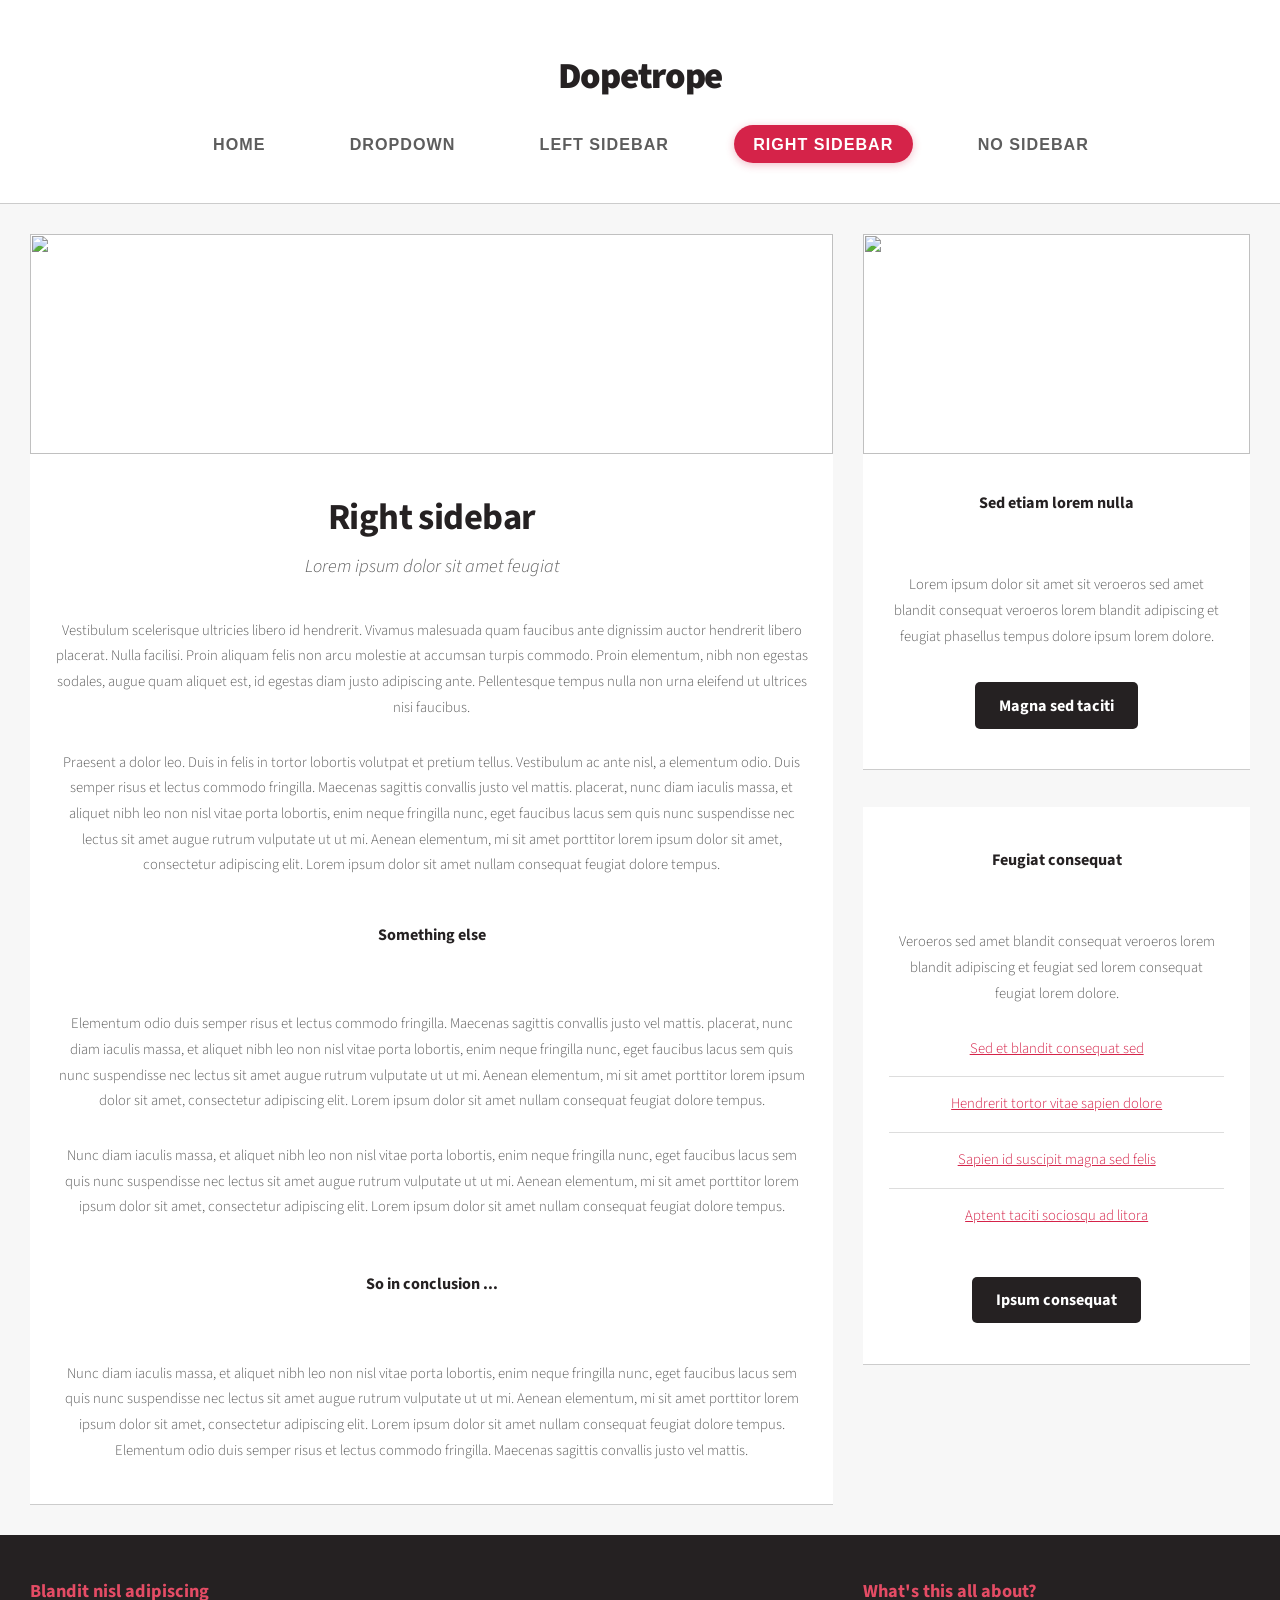
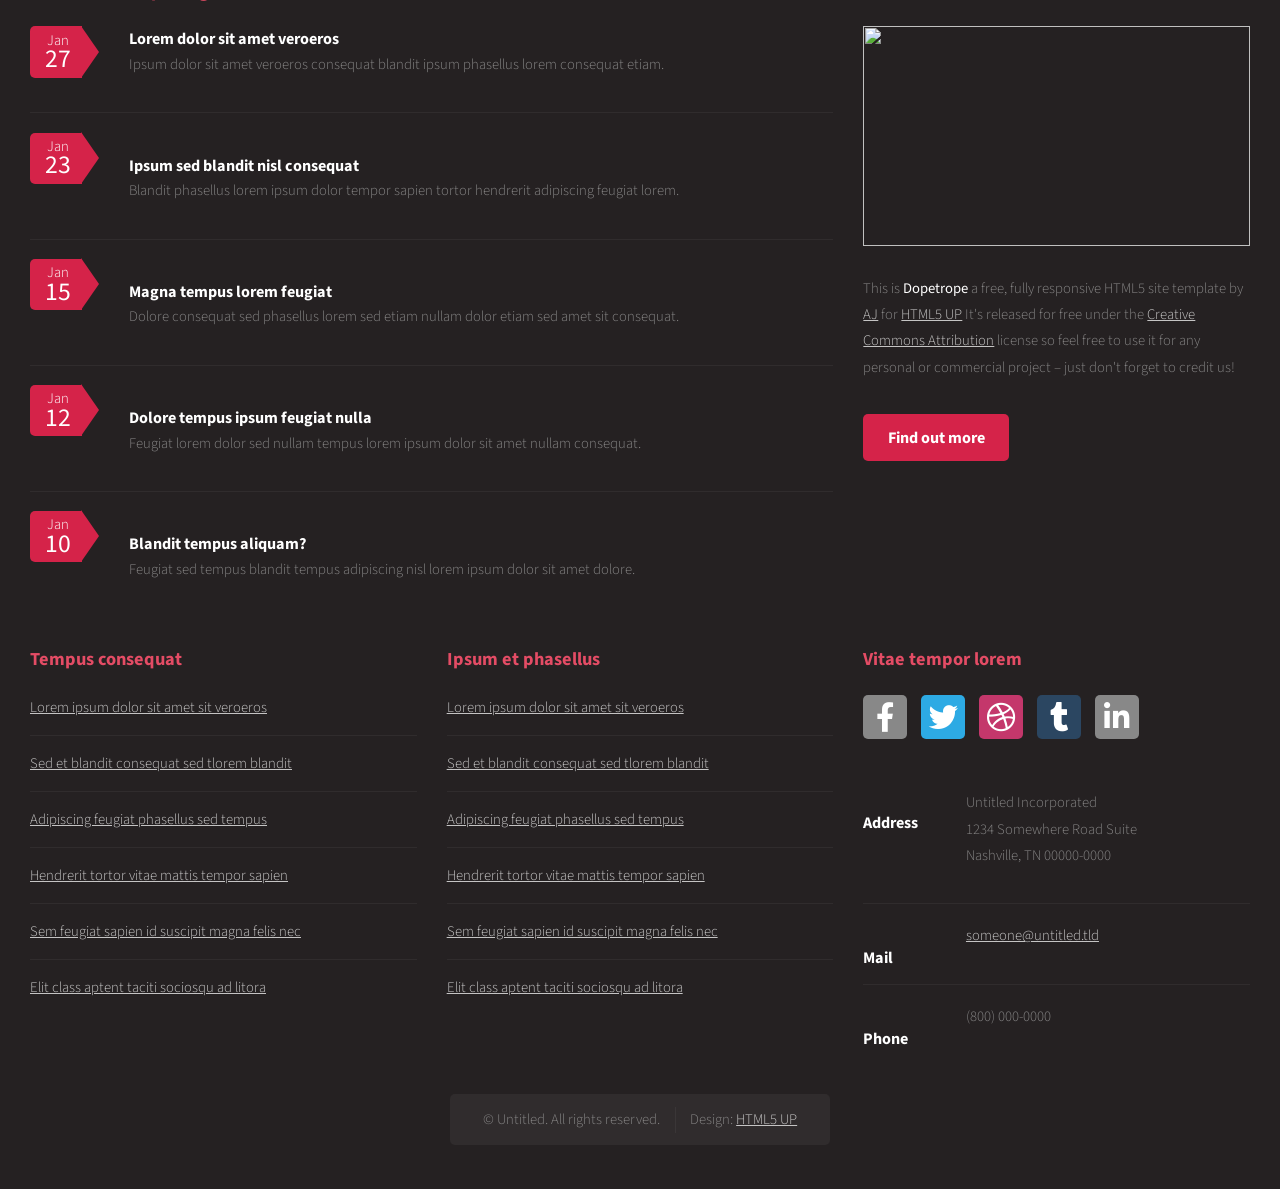
==== html5up-dopetrope/actualites.html @ d77b391e "debut debut" ====
<!DOCTYPE HTML>
<!--
	Dopetrope by HTML5 UP
	html5up.net | @ajlkn
	Free for personal and commercial use under the CCA 3.0 license (html5up.net/license)
-->
<html>
	<head>
		<title>Dopetrope by HTML5 UP</title>
		<meta charset="utf-8" />
		<meta name="viewport" content="width=device-width, initial-scale=1, user-scalable=no" />
		<link rel="stylesheet" href="assets/css/main.css" />
	</head>
	<body class="right-sidebar is-preload">
		<div id="page-wrapper">

			<!-- Header -->
				<section id="header">

					<!-- Logo -->
						<h1><a href="index.html">Dopetrope</a></h1>

					<!-- Nav -->
						<nav id="nav">
							<ul>
								<li><a href="index.html">Home</a></li>
								<li>
									<a href="#">Dropdown</a>
									<ul>
										<li><a href="#">Lorem ipsum dolor</a></li>
										<li><a href="#">Magna phasellus</a></li>
										<li><a href="#">Etiam dolore nisl</a></li>
										<li>
											<a href="#">Phasellus consequat</a>
											<ul>
												<li><a href="#">Magna phasellus</a></li>
												<li><a href="#">Etiam dolore nisl</a></li>
												<li><a href="#">Veroeros feugiat</a></li>
												<li><a href="#">Nisl sed aliquam</a></li>
												<li><a href="#">Dolore adipiscing</a></li>
											</ul>
										</li>
										<li><a href="#">Veroeros feugiat</a></li>
									</ul>
								</li>
								<li><a href="left-sidebar.html">Left Sidebar</a></li>
								<li class="current"><a href="right-sidebar.html">Right Sidebar</a></li>
								<li><a href="no-sidebar.html">No Sidebar</a></li>
							</ul>
						</nav>

				</section>

			<!-- Main -->
				<section id="main">
					<div class="container">
						<div class="row">
							<div class="col-8 col-12-medium">

								<!-- Content -->
									<article class="box post">
										<a href="#" class="image featured"><img src="images/pic01.jpg" alt="" /></a>
										<header>
											<h2>Right sidebar</h2>
											<p>Lorem ipsum dolor sit amet feugiat</p>
										</header>
										<p>
											Vestibulum scelerisque ultricies libero id hendrerit. Vivamus malesuada quam faucibus ante dignissim auctor
											hendrerit libero placerat. Nulla facilisi. Proin aliquam felis non arcu molestie at accumsan turpis commodo.
											Proin elementum, nibh non egestas sodales, augue quam aliquet est, id egestas diam justo adipiscing ante.
											Pellentesque tempus nulla non urna eleifend ut ultrices nisi faucibus.
										</p>
										<p>
											Praesent a dolor leo. Duis in felis in tortor lobortis volutpat et pretium tellus. Vestibulum ac ante nisl,
											a elementum odio. Duis semper risus et lectus commodo fringilla. Maecenas sagittis convallis justo vel mattis.
											placerat, nunc diam iaculis massa, et aliquet nibh leo non nisl vitae porta lobortis, enim neque fringilla nunc,
											eget faucibus lacus sem quis nunc suspendisse nec lectus sit amet augue rutrum vulputate ut ut mi. Aenean
											elementum, mi sit amet porttitor lorem ipsum dolor sit amet, consectetur adipiscing elit. Lorem ipsum dolor
											sit amet nullam consequat feugiat dolore tempus.
										</p>
										<section>
											<header>
												<h3>Something else</h3>
											</header>
											<p>
												Elementum odio duis semper risus et lectus commodo fringilla. Maecenas sagittis convallis justo vel mattis.
												placerat, nunc diam iaculis massa, et aliquet nibh leo non nisl vitae porta lobortis, enim neque fringilla nunc,
												eget faucibus lacus sem quis nunc suspendisse nec lectus sit amet augue rutrum vulputate ut ut mi. Aenean
												elementum, mi sit amet porttitor lorem ipsum dolor sit amet, consectetur adipiscing elit. Lorem ipsum dolor
												sit amet nullam consequat feugiat dolore tempus.
											</p>
											<p>
												Nunc diam iaculis massa, et aliquet nibh leo non nisl vitae porta lobortis, enim neque fringilla nunc,
												eget faucibus lacus sem quis nunc suspendisse nec lectus sit amet augue rutrum vulputate ut ut mi. Aenean
												elementum, mi sit amet porttitor lorem ipsum dolor sit amet, consectetur adipiscing elit. Lorem ipsum dolor
												sit amet nullam consequat feugiat dolore tempus.
											</p>
										</section>
										<section>
											<header>
												<h3>So in conclusion ...</h3>
											</header>
											<p>
												Nunc diam iaculis massa, et aliquet nibh leo non nisl vitae porta lobortis, enim neque fringilla nunc,
												eget faucibus lacus sem quis nunc suspendisse nec lectus sit amet augue rutrum vulputate ut ut mi. Aenean
												elementum, mi sit amet porttitor lorem ipsum dolor sit amet, consectetur adipiscing elit. Lorem ipsum dolor
												sit amet nullam consequat feugiat dolore tempus. Elementum odio duis semper risus et lectus commodo fringilla.
												Maecenas sagittis convallis justo vel mattis.
											</p>
										</section>
									</article>

							</div>
							<div class="col-4 col-12-medium">

								<!-- Sidebar -->
									<section class="box">
										<a href="#" class="image featured"><img src="images/pic09.jpg" alt="" /></a>
										<header>
											<h3>Sed etiam lorem nulla</h3>
										</header>
										<p>Lorem ipsum dolor sit amet sit veroeros sed amet blandit consequat veroeros lorem blandit  adipiscing et feugiat phasellus tempus dolore ipsum lorem dolore.</p>
										<footer>
											<a href="#" class="button alt">Magna sed taciti</a>
										</footer>
									</section>
									<section class="box">
										<header>
											<h3>Feugiat consequat</h3>
										</header>
										<p>Veroeros sed amet blandit consequat veroeros lorem blandit adipiscing et feugiat sed lorem consequat feugiat lorem dolore.</p>
										<ul class="divided">
											<li><a href="#">Sed et blandit consequat sed</a></li>
											<li><a href="#">Hendrerit tortor vitae sapien dolore</a></li>
											<li><a href="#">Sapien id suscipit magna sed felis</a></li>
											<li><a href="#">Aptent taciti sociosqu ad litora</a></li>
										</ul>
										<footer>
											<a href="#" class="button alt">Ipsum consequat</a>
										</footer>
									</section>

							</div>
						</div>
					</div>
				</section>

			<!-- Footer -->
				<section id="footer">
					<div class="container">
						<div class="row">
							<div class="col-8 col-12-medium">
								<section>
									<header>
										<h2>Blandit nisl adipiscing</h2>
									</header>
									<ul class="dates">
										<li>
											<span class="date">Jan <strong>27</strong></span>
											<h3><a href="#">Lorem dolor sit amet veroeros</a></h3>
											<p>Ipsum dolor sit amet veroeros consequat blandit ipsum phasellus lorem consequat etiam.</p>
										</li>
										<li>
											<span class="date">Jan <strong>23</strong></span>
											<h3><a href="#">Ipsum sed blandit nisl consequat</a></h3>
											<p>Blandit phasellus lorem ipsum dolor tempor sapien tortor hendrerit adipiscing feugiat lorem.</p>
										</li>
										<li>
											<span class="date">Jan <strong>15</strong></span>
											<h3><a href="#">Magna tempus lorem feugiat</a></h3>
											<p>Dolore consequat sed phasellus lorem sed etiam nullam dolor etiam sed amet sit consequat.</p>
										</li>
										<li>
											<span class="date">Jan <strong>12</strong></span>
											<h3><a href="#">Dolore tempus ipsum feugiat nulla</a></h3>
											<p>Feugiat lorem dolor sed nullam tempus lorem ipsum dolor sit amet nullam consequat.</p>
										</li>
										<li>
											<span class="date">Jan <strong>10</strong></span>
											<h3><a href="#">Blandit tempus aliquam?</a></h3>
											<p>Feugiat sed tempus blandit tempus adipiscing nisl lorem ipsum dolor sit amet dolore.</p>
										</li>
									</ul>
								</section>
							</div>
							<div class="col-4 col-12-medium">
								<section>
									<header>
										<h2>What's this all about?</h2>
									</header>
									<a href="#" class="image featured"><img src="images/pic10.jpg" alt="" /></a>
									<p>
										This is <strong>Dopetrope</strong> a free, fully responsive HTML5 site template by
										<a href="http://twitter.com/ajlkn">AJ</a> for <a href="http://html5up.net/">HTML5 UP</a> It's released for free under
										the <a href="http://html5up.net/license/">Creative Commons Attribution</a> license so feel free to use it for any personal or commercial project &ndash; just don't forget to credit us!
									</p>
									<footer>
										<ul class="actions">
											<li><a href="#" class="button">Find out more</a></li>
										</ul>
									</footer>
								</section>
							</div>
							<div class="col-4 col-6-medium col-12-small">
								<section>
									<header>
										<h2>Tempus consequat</h2>
									</header>
									<ul class="divided">
										<li><a href="#">Lorem ipsum dolor sit amet sit veroeros</a></li>
										<li><a href="#">Sed et blandit consequat sed tlorem blandit</a></li>
										<li><a href="#">Adipiscing feugiat phasellus sed tempus</a></li>
										<li><a href="#">Hendrerit tortor vitae mattis tempor sapien</a></li>
										<li><a href="#">Sem feugiat sapien id suscipit magna felis nec</a></li>
										<li><a href="#">Elit class aptent taciti sociosqu ad litora</a></li>
									</ul>
								</section>
							</div>
							<div class="col-4 col-6-medium col-12-small">
								<section>
									<header>
										<h2>Ipsum et phasellus</h2>
									</header>
									<ul class="divided">
										<li><a href="#">Lorem ipsum dolor sit amet sit veroeros</a></li>
										<li><a href="#">Sed et blandit consequat sed tlorem blandit</a></li>
										<li><a href="#">Adipiscing feugiat phasellus sed tempus</a></li>
										<li><a href="#">Hendrerit tortor vitae mattis tempor sapien</a></li>
										<li><a href="#">Sem feugiat sapien id suscipit magna felis nec</a></li>
										<li><a href="#">Elit class aptent taciti sociosqu ad litora</a></li>
									</ul>
								</section>
							</div>
							<div class="col-4 col-12-medium">
								<section>
									<header>
										<h2>Vitae tempor lorem</h2>
									</header>
									<ul class="social">
										<li><a class="icon brands fa-facebook-f" href="#"><span class="label">Facebook</span></a></li>
										<li><a class="icon brands fa-twitter" href="#"><span class="label">Twitter</span></a></li>
										<li><a class="icon brands fa-dribbble" href="#"><span class="label">Dribbble</span></a></li>
										<li><a class="icon brands fa-tumblr" href="#"><span class="label">Tumblr</span></a></li>
										<li><a class="icon brands fa-linkedin-in" href="#"><span class="label">LinkedIn</span></a></li>
									</ul>
									<ul class="contact">
										<li>
											<h3>Address</h3>
											<p>
												Untitled Incorporated<br />
												1234 Somewhere Road Suite<br />
												Nashville, TN 00000-0000
											</p>
										</li>
										<li>
											<h3>Mail</h3>
											<p><a href="#">someone@untitled.tld</a></p>
										</li>
										<li>
											<h3>Phone</h3>
											<p>(800) 000-0000</p>
										</li>
									</ul>
								</section>
							</div>
							<div class="col-12">

								<!-- Copyright -->
									<div id="copyright">
										<ul class="links">
											<li>&copy; Untitled. All rights reserved.</li><li>Design: <a href="http://html5up.net">HTML5 UP</a></li>
										</ul>
									</div>

							</div>
						</div>
					</div>
				</section>

		</div>

		<!-- Scripts -->
			<script src="assets/js/jquery.min.js"></script>
			<script src="assets/js/jquery.dropotron.min.js"></script>
			<script src="assets/js/browser.min.js"></script>
			<script src="assets/js/breakpoints.min.js"></script>
			<script src="assets/js/util.js"></script>
			<script src="assets/js/main.js"></script>

	</body>
</html>
---- html5up-dopetrope/assets/css/main.css ----
@import url("fontawesome-all.min.css");
@import url("https://fonts.googleapis.com/css?family=Source+Sans+Pro:300,400,700,900,300italic");

/*
	Dopetrope by HTML5 UP
	html5up.net | @ajlkn
	Free for personal and commercial use under the CCA 3.0 license (html5up.net/license)
	Adapté pour Actes et Vie
*/

html, body, div, span, applet, object,
iframe, h1, h2, h3, h4, h5, h6, p, blockquote,
pre, a, abbr, acronym, address, big, cite,
code, del, dfn, em, img, ins, kbd, q, s, samp,
small, strike, strong, sub, sup, tt, var, b,
u, i, center, dl, dt, dd, ol, ul, li, fieldset,
form, label, legend, table, caption, tbody,
tfoot, thead, tr, th, td, article, aside,
canvas, details, embed, figure, figcaption,
footer, header, hgroup, menu, nav, output, ruby,
section, summary, time, mark, audio, video {
	margin: 0;
	padding: 0;
	border: 0;
	font-size: 100%;
	font: inherit;
	vertical-align: baseline;}

article, aside, details, figcaption, figure,
footer, header, hgroup, menu, nav, section {
	display: block;}

body {
	line-height: 1;
}

ol, ul {
	list-style: none;
}

blockquote, q {
	quotes: none;
}

	blockquote:before, blockquote:after, q:before, q:after {
		content: '';
		content: none;
	}

table {
	border-collapse: collapse;
	border-spacing: 0;
}

body {
	-webkit-text-size-adjust: none;
}

mark {
	background-color: transparent;
	color: inherit;
}

input::-moz-focus-inner {
	border: 0;
	padding: 0;
}

input, select, textarea {
	-moz-appearance: none;
	-webkit-appearance: none;
	-ms-appearance: none;
	appearance: none;
}

/* Basic */

	html {
		box-sizing: border-box;
	}

	*, *:before, *:after {
		box-sizing: inherit;
	}

	body {
		background: #252122;
		background-image: url("images/bg02.png");
	}

		body.is-preload *, body.is-preload *:before, body.is-preload *:after {
			-moz-animation: none !important;
			-webkit-animation: none !important;
			-ms-animation: none !important;
			animation: none !important;
			-moz-transition: none !important;
			-webkit-transition: none !important;
			-ms-transition: none !important;
			transition: none !important;
		}

	body, input, textarea, select {
		font-family: 'Source Sans Pro';
		font-weight: 300;
		color: #5d5d5d;
		font-size: 14pt;
		line-height: 1.75em;
	}

	strong, b {
		color: #252122;
		font-weight: 400;
	}

	i, em {
		font-style: italic;
	}

	sub {
		position: relative;
		top: 0.5em;
		font-size: 0.8em;
	}

	sup {
		position: relative;
		top: -0.5em;
		font-size: 0.8em;
	}

	blockquote {
		border-left: solid 0.75em #dddddd;
		padding: 1em 0 1em 1.5em;
		font-style: italic;
	}

	h1, h2, h3, h4, h5, h6 {
		color: #252122;
		font-weight: 700;
	}

	h1 a, h2 a, h3 a, h4 a, h5 a, h6 a {
		color: inherit;
		text-decoration: none;
	}

	h2 {
		font-size: 1.5em;
	}

	h3 {
		font-size: 1.35em;
	}

	a {
		color: #d52349;
		text-decoration: underline;
	}

		a:hover {
			text-decoration: none;
		}

	br.clear {
		clear: both;
	}

	hr {
		border: 0;
		border-top: solid 1px #dddddd;
		height: 1px;
		margin: 2em 0 2em 0;
	}

	p, ul, ol, dl, table {
		margin-bottom: 2em;
	}

/* Container */

	.container {
		margin: 0 auto;
		max-width: 100%;
		width: 70em;
	}

		@media screen and (max-width: 1680px) {

			.container {
				width: 70em;
			}

		}

		@media screen and (max-width: 1280px) {

			.container {
				width: calc(100% - 60px);
			}

		}

		@media screen and (max-width: 980px) {

			.container {
				width: calc(100% - 80px);
			}

		}

		@media screen and (max-width: 736px) {

			.container {
				width: calc(100% - 40px);
			}

		}

/* Row */

	.row {
		display: flex;
		flex-wrap: wrap;
		box-sizing: border-box;
		align-items: stretch;
	}

		.row > * {
			box-sizing: border-box;
		}

		.row.gtr-uniform > * > :last-child {
			margin-bottom: 0;
		}

		.row.aln-left {
			justify-content: flex-start;
		}

		.row.aln-center {
			justify-content: center;
		}

		.row.aln-right {
			justify-content: flex-end;
		}

		.row.aln-top {
			align-items: flex-start;
		}

		.row.aln-middle {
			align-items: center;
		}

		.row.aln-bottom {
			align-items: flex-end;
		}

		.row > .imp {
			order: -1;
		}

		.row > .col-1 {
			width: 8.33333%;
		}

		.row > .off-1 {
			margin-left: 8.33333%;
		}

		.row > .col-2 {
			width: 16.66667%;
		}

		.row > .off-2 {
			margin-left: 16.66667%;
		}

		.row > .col-3 {
			width: 25%;
		}

		.row > .off-3 {
			margin-left: 25%;
		}

		.row > .col-4 {
			width: 33.33333%;
		}

		.row > .off-4 {
			margin-left: 33.33333%;
		}

		.row > .col-5 {
			width: 41.66667%;
		}

		.row > .off-5 {
			margin-left: 41.66667%;
		}

		.row > .col-6 {
			width: 50%;
		}

		.row > .off-6 {
			margin-left: 50%;
		}

		.row > .col-7 {
			width: 58.33333%;
		}

		.row > .off-7 {
			margin-left: 58.33333%;
		}

		.row > .col-8 {
			width: 66.66667%;
		}

		.row > .off-8 {
			margin-left: 66.66667%;
		}

		.row > .col-9 {
			width: 75%;
		}

		.row > .off-9 {
			margin-left: 75%;
		}

		.row > .col-10 {
			width: 83.33333%;
		}

		.row > .off-10 {
			margin-left: 83.33333%;
		}

		.row > .col-11 {
			width: 91.66667%;
		}

		.row > .off-11 {
			margin-left: 91.66667%;
		}

		.row > .col-12 {
			width: 100%;
		}

		.row > .off-12 {
			margin-left: 100%;
		}

		.row.gtr-0 {
			margin-top: 0px;
			margin-left: 0px;
		}

			.row.gtr-0 > * {
				padding: 0px 0 0 0px;
			}

			.row.gtr-0.gtr-uniform {
				margin-top: 0px;
			}

				.row.gtr-0.gtr-uniform > * {
					padding-top: 0px;
				}

		.row.gtr-25 {
			margin-top: -12.5px;
			margin-left: -12.5px;
		}

			.row.gtr-25 > * {
				padding: 12.5px 0 0 12.5px;
			}

			.row.gtr-25.gtr-uniform {
				margin-top: -12.5px;
			}

				.row.gtr-25.gtr-uniform > * {
					padding-top: 12.5px;
				}

		.row.gtr-50 {
			margin-top: -25px;
			margin-left: -25px;
		}

			.row.gtr-50 > * {
				padding: 25px 0 0 25px;
			}

			.row.gtr-50.gtr-uniform {
				margin-top: -25px;
			}

				.row.gtr-50.gtr-uniform > * {
					padding-top: 25px;
				}

		.row {
			margin-top: -50px;
			margin-left: -50px;
		}

			.row > * {
				padding: 50px 0 0 50px;
			}

			.row.gtr-uniform {
				margin-top: -50px;
			}

				.row.gtr-uniform > * {
					padding-top: 50px;
				}

		.row.gtr-150 {
			margin-top: -75px;
			margin-left: -75px;
		}

			.row.gtr-150 > * {
				padding: 75px 0 0 75px;
			}

			.row.gtr-150.gtr-uniform {
				margin-top: -75px;
			}

				.row.gtr-150.gtr-uniform > * {
					padding-top: 75px;
				}

		.row.gtr-200 {
			margin-top: -100px;
			margin-left: -100px;
		}

			.row.gtr-200 > * {
				padding: 100px 0 0 100px;
			}

			.row.gtr-200.gtr-uniform {
				margin-top: -100px;
			}

				.row.gtr-200.gtr-uniform > * {
					padding-top: 100px;
				}

		@media screen and (max-width: 1680px) {

			.row {
				display: flex;
				flex-wrap: wrap;
				box-sizing: border-box;
				align-items: stretch;
			}

				.row > * {
					box-sizing: border-box;
				}

				.row.gtr-uniform > * > :last-child {
					margin-bottom: 0;
				}

				.row.aln-left {
					justify-content: flex-start;
				}

				.row.aln-center {
					justify-content: center;
				}

				.row.aln-right {
					justify-content: flex-end;
				}

				.row.aln-top {
					align-items: flex-start;
				}

				.row.aln-middle {
					align-items: center;
				}

				.row.aln-bottom {
					align-items: flex-end;
				}

				.row > .imp-xlarge {
					order: -1;
				}

				.row > .col-1-xlarge {
					width: 8.33333%;
				}

				.row > .off-1-xlarge {
					margin-left: 8.33333%;
				}

				.row > .col-2-xlarge {
					width: 16.66667%;
				}

				.row > .off-2-xlarge {
					margin-left: 16.66667%;
				}

				.row > .col-3-xlarge {
					width: 25%;
				}

				.row > .off-3-xlarge {
					margin-left: 25%;
				}

				.row > .col-4-xlarge {
					width: 33.33333%;
				}

				.row > .off-4-xlarge {
					margin-left: 33.33333%;
				}

				.row > .col-5-xlarge {
					width: 41.66667%;
				}

				.row > .off-5-xlarge {
					margin-left: 41.66667%;
				}

				.row > .col-6-xlarge {
					width: 50%;
				}

				.row > .off-6-xlarge {
					margin-left: 50%;
				}

				.row > .col-7-xlarge {
					width: 58.33333%;
				}

				.row > .off-7-xlarge {
					margin-left: 58.33333%;
				}

				.row > .col-8-xlarge {
					width: 66.66667%;
				}

				.row > .off-8-xlarge {
					margin-left: 66.66667%;
				}

				.row > .col-9-xlarge {
					width: 75%;
				}

				.row > .off-9-xlarge {
					margin-left: 75%;
				}

				.row > .col-10-xlarge {
					width: 83.33333%;
				}

				.row > .off-10-xlarge {
					margin-left: 83.33333%;
				}

				.row > .col-11-xlarge {
					width: 91.66667%;
				}

				.row > .off-11-xlarge {
					margin-left: 91.66667%;
				}

				.row > .col-12-xlarge {
					width: 100%;
				}

				.row > .off-12-xlarge {
					margin-left: 100%;
				}

				.row.gtr-0 {
					margin-top: 0px;
					margin-left: 0px;
				}

					.row.gtr-0 > * {
						padding: 0px 0 0 0px;
					}

					.row.gtr-0.gtr-uniform {
						margin-top: 0px;
					}

						.row.gtr-0.gtr-uniform > * {
							padding-top: 0px;
						}

				.row.gtr-25 {
					margin-top: -12.5px;
					margin-left: -12.5px;
				}

					.row.gtr-25 > * {
						padding: 12.5px 0 0 12.5px;
					}

					.row.gtr-25.gtr-uniform {
						margin-top: -12.5px;
					}

						.row.gtr-25.gtr-uniform > * {
							padding-top: 12.5px;
						}

				.row.gtr-50 {
					margin-top: -25px;
					margin-left: -25px;
				}

					.row.gtr-50 > * {
						padding: 25px 0 0 25px;
					}

					.row.gtr-50.gtr-uniform {
						margin-top: -25px;
					}

						.row.gtr-50.gtr-uniform > * {
							padding-top: 25px;
						}

				.row {
					margin-top: -50px;
					margin-left: -50px;
				}

					.row > * {
						padding: 50px 0 0 50px;
					}

					.row.gtr-uniform {
						margin-top: -50px;
					}

						.row.gtr-uniform > * {
							padding-top: 50px;
						}

				.row.gtr-150 {
					margin-top: -75px;
					margin-left: -75px;
				}

					.row.gtr-150 > * {
						padding: 75px 0 0 75px;
					}

					.row.gtr-150.gtr-uniform {
						margin-top: -75px;
					}

						.row.gtr-150.gtr-uniform > * {
							padding-top: 75px;
						}

				.row.gtr-200 {
					margin-top: -100px;
					margin-left: -100px;
				}

					.row.gtr-200 > * {
						padding: 100px 0 0 100px;
					}

					.row.gtr-200.gtr-uniform {
						margin-top: -100px;
					}

						.row.gtr-200.gtr-uniform > * {
							padding-top: 100px;
						}

		}

		@media screen and (max-width: 1280px) {

			.row {
				display: flex;
				flex-wrap: wrap;
				box-sizing: border-box;
				align-items: stretch;
			}

				.row > * {
					box-sizing: border-box;
				}

				.row.gtr-uniform > * > :last-child {
					margin-bottom: 0;
				}

				.row.aln-left {
					justify-content: flex-start;
				}

				.row.aln-center {
					justify-content: center;
				}

				.row.aln-right {
					justify-content: flex-end;
				}

				.row.aln-top {
					align-items: flex-start;
				}

				.row.aln-middle {
					align-items: center;
				}

				.row.aln-bottom {
					align-items: flex-end;
				}

				.row > .imp-large {
					order: -1;
				}

				.row > .col-1-large {
					width: 8.33333%;
				}

				.row > .off-1-large {
					margin-left: 8.33333%;
				}

				.row > .col-2-large {
					width: 16.66667%;
				}

				.row > .off-2-large {
					margin-left: 16.66667%;
				}

				.row > .col-3-large {
					width: 25%;
				}

				.row > .off-3-large {
					margin-left: 25%;
				}

				.row > .col-4-large {
					width: 33.33333%;
				}

				.row > .off-4-large {
					margin-left: 33.33333%;
				}

				.row > .col-5-large {
					width: 41.66667%;
				}

				.row > .off-5-large {
					margin-left: 41.66667%;
				}

				.row > .col-6-large {
					width: 50%;
				}

				.row > .off-6-large {
					margin-left: 50%;
				}

				.row > .col-7-large {
					width: 58.33333%;
				}

				.row > .off-7-large {
					margin-left: 58.33333%;
				}

				.row > .col-8-large {
					width: 66.66667%;
				}

				.row > .off-8-large {
					margin-left: 66.66667%;
				}

				.row > .col-9-large {
					width: 75%;
				}

				.row > .off-9-large {
					margin-left: 75%;
				}

				.row > .col-10-large {
					width: 83.33333%;
				}

				.row > .off-10-large {
					margin-left: 83.33333%;
				}

				.row > .col-11-large {
					width: 91.66667%;
				}

				.row > .off-11-large {
					margin-left: 91.66667%;
				}

				.row > .col-12-large {
					width: 100%;
				}

				.row > .off-12-large {
					margin-left: 100%;
				}

				.row.gtr-0 {
					margin-top: 0px;
					margin-left: 0px;
				}

					.row.gtr-0 > * {
						padding: 0px 0 0 0px;
					}

					.row.gtr-0.gtr-uniform {
						margin-top: 0px;
					}

						.row.gtr-0.gtr-uniform > * {
							padding-top: 0px;
						}

				.row.gtr-25 {
					margin-top: -7.5px;
					margin-left: -7.5px;
				}

					.row.gtr-25 > * {
						padding: 7.5px 0 0 7.5px;
					}

					.row.gtr-25.gtr-uniform {
						margin-top: -7.5px;
					}

						.row.gtr-25.gtr-uniform > * {
							padding-top: 7.5px;
						}

				.row.gtr-50 {
					margin-top: -15px;
					margin-left: -15px;
				}

					.row.gtr-50 > * {
						padding: 15px 0 0 15px;
					}

					.row.gtr-50.gtr-uniform {
						margin-top: -15px;
					}

						.row.gtr-50.gtr-uniform > * {
							padding-top: 15px;
						}

				.row {
					margin-top: -30px;
					margin-left: -30px;
				}

					.row > * {
						padding: 30px 0 0 30px;
					}

					.row.gtr-uniform {
						margin-top: -30px;
					}

						.row.gtr-uniform > * {
							padding-top: 30px;
						}

				.row.gtr-150 {
					margin-top: -45px;
					margin-left: -45px;
				}

					.row.gtr-150 > * {
						padding: 45px 0 0 45px;
					}

					.row.gtr-150.gtr-uniform {
						margin-top: -45px;
					}

						.row.gtr-150.gtr-uniform > * {
							padding-top: 45px;
						}

				.row.gtr-200 {
					margin-top: -60px;
					margin-left: -60px;
				}

					.row.gtr-200 > * {
						padding: 60px 0 0 60px;
					}

					.row.gtr-200.gtr-uniform {
						margin-top: -60px;
					}

						.row.gtr-200.gtr-uniform > * {
							padding-top: 60px;
						}

		}

		@media screen and (max-width: 980px) {

			.row {
				display: flex;
				flex-wrap: wrap;
				box-sizing: border-box;
				align-items: stretch;
			}

				.row > * {
					box-sizing: border-box;
				}

				.row.gtr-uniform > * > :last-child {
					margin-bottom: 0;
				}

				.row.aln-left {
					justify-content: flex-start;
				}

				.row.aln-center {
					justify-content: center;
				}

				.row.aln-right {
					justify-content: flex-end;
				}

				.row.aln-top {
					align-items: flex-start;
				}

				.row.aln-middle {
					align-items: center;
				}

				.row.aln-bottom {
					align-items: flex-end;
				}

				.row > .imp-medium {
					order: -1;
				}

				.row > .col-1-medium {
					width: 8.33333%;
				}

				.row > .off-1-medium {
					margin-left: 8.33333%;
				}

				.row > .col-2-medium {
					width: 16.66667%;
				}

				.row > .off-2-medium {
					margin-left: 16.66667%;
				}

				.row > .col-3-medium {
					width: 25%;
				}

				.row > .off-3-medium {
					margin-left: 25%;
				}

				.row > .col-4-medium {
					width: 33.33333%;
				}

				.row > .off-4-medium {
					margin-left: 33.33333%;
				}

				.row > .col-5-medium {
					width: 41.66667%;
				}

				.row > .off-5-medium {
					margin-left: 41.66667%;
				}

				.row > .col-6-medium {
					width: 50%;
				}

				.row > .off-6-medium {
					margin-left: 50%;
				}

				.row > .col-7-medium {
					width: 58.33333%;
				}

				.row > .off-7-medium {
					margin-left: 58.33333%;
				}

				.row > .col-8-medium {
					width: 66.66667%;
				}

				.row > .off-8-medium {
					margin-left: 66.66667%;
				}

				.row > .col-9-medium {
					width: 75%;
				}

				.row > .off-9-medium {
					margin-left: 75%;
				}

				.row > .col-10-medium {
					width: 83.33333%;
				}

				.row > .off-10-medium {
					margin-left: 83.33333%;
				}

				.row > .col-11-medium {
					width: 91.66667%;
				}

				.row > .off-11-medium {
					margin-left: 91.66667%;
				}

				.row > .col-12-medium {
					width: 100%;
				}

				.row > .off-12-medium {
					margin-left: 100%;
				}

				.row.gtr-0 {
					margin-top: 0px;
					margin-left: 0px;
				}

					.row.gtr-0 > * {
						padding: 0px 0 0 0px;
					}

					.row.gtr-0.gtr-uniform {
						margin-top: 0px;
					}

						.row.gtr-0.gtr-uniform > * {
							padding-top: 0px;
						}

				.row.gtr-25 {
					margin-top: -10px;
					margin-left: -10px;
				}

					.row.gtr-25 > * {
						padding: 10px 0 0 10px;
					}

					.row.gtr-25.gtr-uniform {
						margin-top: -10px;
					}

						.row.gtr-25.gtr-uniform > * {
							padding-top: 10px;
						}

				.row.gtr-50 {
					margin-top: -20px;
					margin-left: -20px;
				}

					.row.gtr-50 > * {
						padding: 20px 0 0 20px;
					}

					.row.gtr-50.gtr-uniform {
						margin-top: -20px;
					}

						.row.gtr-50.gtr-uniform > * {
							padding-top: 20px;
						}

				.row {
					margin-top: -40px;
					margin-left: -40px;
				}

					.row > * {
						padding: 40px 0 0 40px;
					}

					.row.gtr-uniform {
						margin-top: -40px;
					}

						.row.gtr-uniform > * {
							padding-top: 40px;
						}

				.row.gtr-150 {
					margin-top: -60px;
					margin-left: -60px;
				}

					.row.gtr-150 > * {
						padding: 60px 0 0 60px;
					}

					.row.gtr-150.gtr-uniform {
						margin-top: -60px;
					}

						.row.gtr-150.gtr-uniform > * {
							padding-top: 60px;
						}

				.row.gtr-200 {
					margin-top: -80px;
					margin-left: -80px;
				}

					.row.gtr-200 > * {
						padding: 80px 0 0 80px;
					}

					.row.gtr-200.gtr-uniform {
						margin-top: -80px;
					}

						.row.gtr-200.gtr-uniform > * {
							padding-top: 80px;
						}

		}

		@media screen and (max-width: 736px) {

			.row {
				display: flex;
				flex-wrap: wrap;
				box-sizing: border-box;
				align-items: stretch;
			}

				.row > * {
					box-sizing: border-box;
				}

				.row.gtr-uniform > * > :last-child {
					margin-bottom: 0;
				}

				.row.aln-left {
					justify-content: flex-start;
				}

				.row.aln-center {
					justify-content: center;
				}

				.row.aln-right {
					justify-content: flex-end;
				}

				.row.aln-top {
					align-items: flex-start;
				}

				.row.aln-middle {
					align-items: center;
				}

				.row.aln-bottom {
					align-items: flex-end;
				}

				.row > .imp-small {
					order: -1;
				}

				.row > .col-1-small {
					width: 8.33333%;
				}

				.row > .off-1-small {
					margin-left: 8.33333%;
				}

				.row > .col-2-small {
					width: 16.66667%;
				}

				.row > .off-2-small {
					margin-left: 16.66667%;
				}

				.row > .col-3-small {
					width: 25%;
				}

				.row > .off-3-small {
					margin-left: 25%;
				}

				.row > .col-4-small {
					width: 33.33333%;
				}

				.row > .off-4-small {
					margin-left: 33.33333%;
				}

				.row > .col-5-small {
					width: 41.66667%;
				}

				.row > .off-5-small {
					margin-left: 41.66667%;
				}

				.row > .col-6-small {
					width: 50%;
				}

				.row > .off-6-small {
					margin-left: 50%;
				}

				.row > .col-7-small {
					width: 58.33333%;
				}

				.row > .off-7-small {
					margin-left: 58.33333%;
				}

				.row > .col-8-small {
					width: 66.66667%;
				}

				.row > .off-8-small {
					margin-left: 66.66667%;
				}

				.row > .col-9-small {
					width: 75%;
				}

				.row > .off-9-small {
					margin-left: 75%;
				}

				.row > .col-10-small {
					width: 83.33333%;
				}

				.row > .off-10-small {
					margin-left: 83.33333%;
				}

				.row > .col-11-small {
					width: 91.66667%;
				}

				.row > .off-11-small {
					margin-left: 91.66667%;
				}

				.row > .col-12-small {
					width: 100%;
				}

				.row > .off-12-small {
					margin-left: 100%;
				}

				.row.gtr-0 {
					margin-top: 0px;
					margin-left: 0px;
				}

					.row.gtr-0 > * {
						padding: 0px 0 0 0px;
					}

					.row.gtr-0.gtr-uniform {
						margin-top: 0px;
					}

						.row.gtr-0.gtr-uniform > * {
							padding-top: 0px;
						}

				.row.gtr-25 {
					margin-top: -5px;
					margin-left: -5px;
				}

					.row.gtr-25 > * {
						padding: 5px 0 0 5px;
					}

					.row.gtr-25.gtr-uniform {
						margin-top: -5px;
					}

						.row.gtr-25.gtr-uniform > * {
							padding-top: 5px;
						}

				.row.gtr-50 {
					margin-top: -10px;
					margin-left: -10px;
				}

					.row.gtr-50 > * {
						padding: 10px 0 0 10px;
					}

					.row.gtr-50.gtr-uniform {
						margin-top: -10px;
					}

						.row.gtr-50.gtr-uniform > * {
							padding-top: 10px;
						}

				.row {
					margin-top: -20px;
					margin-left: -20px;
				}

					.row > * {
						padding: 20px 0 0 20px;
					}

					.row.gtr-uniform {
						margin-top: -20px;
					}

						.row.gtr-uniform > * {
							padding-top: 20px;
						}

				.row.gtr-150 {
					margin-top: -30px;
					margin-left: -30px;
				}

					.row.gtr-150 > * {
						padding: 30px 0 0 30px;
					}

					.row.gtr-150.gtr-uniform {
						margin-top: -30px;
					}

						.row.gtr-150.gtr-uniform > * {
							padding-top: 30px;
						}

				.row.gtr-200 {
					margin-top: -40px;
					margin-left: -40px;
				}

					.row.gtr-200 > * {
						padding: 40px 0 0 40px;
					}

					.row.gtr-200.gtr-uniform {
						margin-top: -40px;
					}

						.row.gtr-200.gtr-uniform > * {
							padding-top: 40px;
						}

		}

/* Form */

	form label {
		display: block;
		color: #252122;
		font-weight: 400;
		margin: 0 0 0.5em 0;
	}

	form input[type=text],
	form input[type=email],
	form input[type=password],
	form select,
	form textarea {
		-webkit-appearance: none;
		display: block;
		border: 0;
		padding: 0.75em 1em;
		font-size: 1em;
		border-radius: 5px;
		border: solid 1px #dddddd;
		background: #fff;
		width: 100%;
	}

		form input[type=text]:focus,
		form input[type=email]:focus,
		form input[type=password]:focus,
		form select:focus,
		form textarea:focus {
			box-shadow: inset 0px 0px 1px 1px #43bff0;
		}

	form textarea {
		height: 15em;
	}

	form ::-webkit-input-placeholder {
		color: #555 !important;
	}

	form :-moz-placeholder {
		color: #555 !important;
	}

	form ::-moz-placeholder {
		color: #555 !important;
	}

	form :-ms-input-placeholder {
		color: #555 !important;
	}

	form ::-moz-focus-inner {
		border: 0;
	}

/* Tables */

	table {
		width: 100%;
	}

		table tr {
			border-top: solid 1px #dddddd;
		}

			table tr:first-child {
				border-top: 0;
			}

		table td {
			padding: 0.5em 1em 0.5em 1em;
		}

		table th {
			text-align: left;
			padding: 0.5em 1em 0.5em 1em;
			font-weight: 700;
			margin: 0 0 1em 0;
		}

		table thead {
			border-bottom: solid 2px #dddddd;
		}

/* Section/Article */

	section, article {
		margin-bottom: 2.5em;
	}

		section > :last-child, section:last-child, article > :last-child, article:last-child {
			margin-bottom: 0;
		}

	header {
		margin: 0 0 1.5em 0;
	}

		header > p {
			display: block;
			font-style: italic;
			margin: 0.5em 0 0 0;
			padding-bottom: 0.5em;
		}

		header.major {
			position: relative;
			text-align: center;
			border-top: solid 1px #ccc;
			top: 1em;
			margin: 0 0 3em 0;
		}

			header.major h2 {
				background: #fff;
				position: relative;
				top: -0.65em;
				display: inline;
				margin: 0;
				padding: 0 1em 0 1em;
			}

	footer {
		margin: 2.25em 0 0 0;
	}

/* Box */

	.box {
		background: #ffffff;
		border-bottom: solid 1px #ccc;
		padding: 2.75em 1.75em 2.75em 1.75em;
	}

		.box .image.featured {
			position: relative;
			width: auto;
			left: 1.75em;
			top: 1.75em;
			margin: -4.5em 0 4.25em -3.5em;
		}

		.box.post header {
			padding-top: 1em;
			margin: 0 0 2em 0;
		}

		.box.post h2 {
			font-size: 2.5em;
			letter-spacing: -0.015em;
		}

		.box.post header > p {
			margin-top: 1.25em;
			font-size: 1.25em;
		}

		.box footer ul.actions {
			margin-bottom: 0;
		}

/* Button */

	input[type="button"],
	input[type="submit"],
	input[type="reset"],
	button,
	.button {
		-webkit-appearance: none;
		display: inline-block;
		text-decoration: none;
		cursor: pointer;
		border: 0;
		border-radius: 5px;
		background: #d52349;
		color: #fff !important;
		font-weight: 700;
		outline: 0;
		font-size: 1.1em;
		padding: 0.65em 1.5em 0.65em 1.5em;
		text-align: center;
		-moz-transition: background-color .25s ease-in-out;
		-webkit-transition: background-color .25s ease-in-out;
		-ms-transition: background-color .25s ease-in-out;
		transition: background-color .25s ease-in-out;
	}

		input[type="button"]:hover,
		input[type="submit"]:hover,
		input[type="reset"]:hover,
		button:hover,
		.button:hover {
			background: #e53359;
		}

		input[type="button"]:active,
		input[type="submit"]:active,
		input[type="reset"]:active,
		button:active,
		.button:active {
			background: #c51349;
		}

		input[type="button"].alt,
		input[type="submit"].alt,
		input[type="reset"].alt,
		button.alt,
		.button.alt {
			background: #252122;
		}

			input[type="button"].alt:hover,
			input[type="submit"].alt:hover,
			input[type="reset"].alt:hover,
			button.alt:hover,
			.button.alt:hover {
				background: #353132;
			}

			input[type="button"].alt:active,
			input[type="submit"].alt:active,
			input[type="reset"].alt:active,
			button.alt:active,
			.button.alt:active {
				background: #151112;
			}

		input[type="button"].icon:before,
		input[type="submit"].icon:before,
		input[type="reset"].icon:before,
		button.icon:before,
		.button.icon:before {
			opacity: 0.35;
			position: relative;
			top: 0.05em;
			margin-right: 0.75em;
		}

		input[type="button"].large,
		input[type="submit"].large,
		input[type="reset"].large,
		button.large,
		.button.large {
			font-size: 1.5em;
			padding: 0.75em 1.5em 0.75em 1.5em;
		}

/* Image */

	.image {
		display: inline-block;
		outline: 0;
	}

		.image img {
			display: block;
			width: 100%;
		}

		.image.centered {
			display: block;
			margin: 0 0 2em 0;
		}

			.image.centered img {
				margin: 0 auto;
				width: auto;
			}

		.image.featured {
			display: block;
			width: 100%;
			margin: 0 0 2em 0;
		}

		.image.left {
			float: left;
			margin: 0 2em 2em 0;
		}

/* List */

	ul {
		list-style: disc;
		padding-left: 1em;
	}

		ul li {
			padding-left: 0.5em;
		}

	ol {
		list-style: decimal;
		padding-left: 1.25em;
	}

		ol li {
			padding-left: 0.25em;
		}

/* Actions */

	ul.actions {
		list-style: none;
		padding-left: 0;
	}

		ul.actions li {
			display: inline-block;
			margin-left: 1em;
			padding-left: 0;
		}

			ul.actions li:first-child {
				margin-left: 0;
			}

/* Links */

	ul.links {
		list-style: none;
		padding-left: 0;
	}

		ul.links li {
			display: inline-block;
			border-left: solid 1px rgba(255, 255, 255, 0.05);
			padding: 0 0 0 1em;
			margin: 0 0 0 1em;
		}

			ul.links li:first-child {
				border-left: 0;
				padding-left: 0;
				margin-left: 0;
			}

/* Contact */

	ul.contact {
		list-style: none;
		padding-left: 0;
	}

		ul.contact li {
			position: relative;
			border-top: solid 1px #ddd;
			padding: 1.3em 0 1.3em 7em;
		}

			ul.contact li h3 {
				position: absolute;
				left: 0;
				top: 1.3em;
				font-size: 1.1em;
			}

			ul.contact li p {
				margin: 0;
			}

			ul.contact li:first-child {
				padding-top: 0;
				border-top: 0;
			}

				ul.contact li:first-child h3 {
					top: 0;
				}

/* Dates */

	ul.dates {
		list-style: none;
		padding-left: 0;
	}

		ul.dates li {
			position: relative;
			border-top: solid 1px #ddd;
			padding: 1.3em 0 1.3em 6.75em;
		}

		ul.dates .date {
			display: block;
			position: absolute;
			left: 0;
			top: 1.3em;
			background-color: #d52349;
			height: 3.5em;
			text-align: center;
			color: #fff;
			line-height: 1em;
			border-top-left-radius: 5px;
			border-bottom-left-radius: 5px;
			padding: 0.5em 0.75em 0 1em;
		}

			ul.dates .date:after {
				content: '';
				position: absolute;
				bottom: 0;
				right: -1.2em;
				border-left: solid 1.25em #d52349;
				border-top: solid 1.8em transparent;
				border-bottom: solid 1.8em transparent;
			}

			ul.dates .date strong {
				display: block;
				font-size: 1.75em;
				padding-top: 0.15em;
			}

		ul.dates h3 {
			font-size: 1.1em;
		}

		ul.dates p {
			margin: 0;
		}

		ul.dates li:first-child {
			border-top: 0;
			padding-top: 0;
		}

			ul.dates li:first-child .date {
				top: 0;
			}

/* Divided */

	ul.divided {
		list-style: none;
		padding-left: 0;
	}

		ul.divided li {
			border-top: solid 1px #ddd;
			padding: 1em 0 1em 0;
		}

			ul.divided li:first-child {
				border-top: 0;
				padding-top: 0;
			}

/* Social */

	ul.social {
		list-style: none;
		padding-left: 0;
		overflow: hidden;
		cursor: default;
		margin: 0 0 3.25em 0;
	}

		ul.social li {
			display: inline-block;
			padding-left: 0;
			margin-left: 0.75em;
		}

			ul.social li:first-child {
				margin-left: 0;
			}

			ul.social li a {
				display: inline-block;
				width: 3em;
				height: 3em;
				text-align: center;
				border-radius: 5px;
				background: #888;
				-moz-transition: background-color .25s ease-in-out;
				-webkit-transition: background-color .25s ease-in-out;
				-ms-transition: background-color .25s ease-in-out;
				transition: background-color .25s ease-in-out;
			}

				ul.social li a:before {
					color: #fff;
					font-size: 2em;
					line-height: 1.5em;
				}

				ul.social li a.fa-facebook {
					background: #3c5a98;
				}

					ul.social li a.fa-facebook:hover {
						background: #4c6aa8;
					}

				ul.social li a.fa-twitter {
					background: #2daae4;
				}

					ul.social li a.fa-twitter:hover {
						background: #3dbaf4;
					}

				ul.social li a.fa-dribbble {
					background: #c4376b;
				}

					ul.social li a.fa-dribbble:hover {
						background: #d4477b;
					}

				ul.social li a.fa-linkedin {
					background: #006599;
				}

					ul.social li a.fa-linkedin:hover {
						background: #1075a9;
					}

				ul.social li a.fa-tumblr {
					background: #2b4661;
				}

					ul.social li a.fa-tumblr:hover {
						background: #3b5671;
					}

				ul.social li a.fa-google-plus {
					background: #da2713;
				}

					ul.social li a.fa-google-plus:hover {
						background: #ea3723;
					}

/* Icons */

	.icon {
		text-decoration: none;
		position: relative;
		text-decoration: none;
	}

		.icon:before {
			-moz-osx-font-smoothing: grayscale;
			-webkit-font-smoothing: antialiased;
			display: inline-block;
			font-style: normal;
			font-variant: normal;
			text-rendering: auto;
			line-height: 1;
			text-transform: none !important;
			font-family: 'Font Awesome 5 Free';
			font-weight: 400;
		}

		.icon.solid:before {
			font-weight: 900;
		}

		.icon.brands:before {
			font-family: 'Font Awesome 5 Brands';
		}

		.icon:before {
			line-height: inherit;
		}

		.icon > .label {
			display: none;
		}

		.icon.featured {
			position: relative;
			display: inline-block;
			background-color: #d52349;
			width: 9em;
			padding: 1.75em 0 0.75em 0;
			border-top-left-radius: 5px;
			border-top-right-radius: 5px;
			margin: 0 0 4.5em 0;
			cursor: default;
		}

			.icon.featured:before {
				font-size: 4.5em;
				line-height: 1em;
				color: #fff;
			}

			.icon.featured:after {
				content: '';
				position: absolute;
				bottom: -1.95em;
				left: 0;
				border-top: solid 2em #d52349;
				border-left: solid 4.5em transparent;
				border-right: solid 4.5em transparent;
			}

			.icon.featured.alt {
				background-color: #252122;
			}

				.icon.featured.alt:after {
					border-top-color: #252122;
				}

			.icon.featured.alt2 {
				background-color: #827a7c;
			}

				.icon.featured.alt2:after {
					border-top-color: #827a7c;
				}

/* Page Wrapper */

	#page-wrapper > section {
		margin-bottom: 0;
	}

/* Header */

	#header {
		position: relative;
		background: #ffffff;
		border-bottom: solid 1px #ccc;
		padding: 5em 0 4em 0;
		text-align: center;
	}

		#header h1 {
			color: #252122;
			font-weight: 900;
			font-size: 2.5em;
			letter-spacing: -0.035em;
			line-height: 1;
		}

/* Nav - Version simplifiée */

#nav {
    margin: 2.5em 0 0 0;
}

    #nav > ul {
        margin: 0;
    }

        #nav > ul > li {
            display: inline-block;
            font-style: normal;
            margin: 0 1.2em 0 1.2em;
        }

            #nav > ul > li > a {
                font-family: 'Poppins', 'Segoe UI', 'Raleway', sans-serif;
                font-weight: 600;
                font-size: 1.1em;
                text-transform: uppercase;
                letter-spacing: 1px;
                border-radius: 30px;
                color: #5d5d5d;
                text-decoration: none;
                padding: 0.6em 1.2em 0.6em 1.2em;
                transition: all 0.25s ease-in-out;
                outline: 0;
            }

            #nav > ul > li:hover > a, 
            #nav > ul > li.active > a {
                background: #d52349;
                color: #fff !important;
            }

            #nav > ul > li.current > a {
                background: #d52349;
                color: #fff !important;
                font-weight: 700;
                box-shadow: 0 2px 8px rgba(213, 35, 73, 0.3);
            }

	.dropotron {
		border-radius: 5px;
		background-color: #252122;
		background-color: rgba(34, 30, 31, 0.98);
		padding: 1.25em 1.5em 1.25em 1.5em;
		font-style: italic;
		min-width: 13em;
		box-shadow: 0px 8px 15px 0px rgba(0, 0, 0, 0.5);
		text-align: left;
		margin-top: -1.25em;
		margin-left: -1px;
		list-style: none;
	}

		.dropotron a, .dropotron span {
			color: #aaa;
			text-decoration: none;
			-moz-transition: color .25s ease-in-out;
			-webkit-transition: color .25s ease-in-out;
			-ms-transition: color .25s ease-in-out;
			transition: color .25s ease-in-out;
		}

		.dropotron li {
			padding: 0.25em 0 0.25em 0;
		}

			.dropotron li:hover > a, .dropotron li:hover > span {
				color: #fff;
			}

		.dropotron.level-0 {
			margin-top: 2em;
		}

			.dropotron.level-0:before {
				content: '';
				display: block;
				position: absolute;
				left: 50%;
				margin-left: -10px;
				top: -9px;
				border-left: solid 10px transparent;
				border-right: solid 10px transparent;
				border-bottom: solid 10px #252122;
				border-bottom-color: rgba(34, 30, 31, 0.98);
			}

/* ========= BANNER SLIDER (CORRIGÉ) ========= */
#banner {
    position: relative;
    width: 100%;
    margin: 0;
    padding: 0;
    background: none;
    overflow: hidden;
	margin-top: 50px !important;
}

#banner .slider {
    position: relative;
    width: 100%;
    height: auto;
    min-height: 400px;
    aspect-ratio: 16 / 7;
    background-color: #1e2a1c;
    overflow: hidden;
}

#banner .slide {
    position: absolute;
    top: 0;
    left: 0;
    width: 100%;
    height: 100%;
    object-fit: cover;
    object-position: center;
    opacity: 0;
    transition: opacity 1.2s ease-in-out;
    visibility: hidden;
}

#banner .slide.active {
    opacity: 1;
    visibility: visible;
    z-index: 2;
}

#banner .slider-controls {
    position: absolute;
    bottom: 20px;
    left: 0;
    right: 0;
    display: flex;
    justify-content: center;
    gap: 12px;
    z-index: 30;
}

#banner .dot {
    width: 12px;
    height: 12px;
    background-color: rgba(255, 255, 255, 0.6);
    border-radius: 50%;
    cursor: pointer;
    transition: all 0.2s ease;
}

#banner .dot.active-dot {
    background-color: #d52349;
    transform: scale(1.3);
}

/* Intro */

	#intro {
		text-align: center;
		overflow: hidden;
	}

		#intro section {
			margin: 3em 0;
			padding: 2.5em 0;
		}

		#intro h2 {
			font-size: 1.75em;
		}

		#intro p {
			margin: 0;
		}

		#intro .middle {
			position: relative;
			z-index: 1;
		}

			#intro .middle:before {
				content: '';
				width: 32px;
				height: 100%;
				position: absolute;
				left: -24px;
				top: 0;
				display: block;
				z-index: -1;
				box-shadow: 32px 0 0 0 #fff, 0 -32px 0 0 #fff, 0 32px 0 0 #fff, 32px 32px 0 0 #fff, 32px -32px 0 0 #fff, 0 0 32px 0 rgba(0, 0, 0, 0.15);
			}

			#intro .middle:after {
				content: '';
				width: 32px;
				height: 100%;
				position: absolute;
				right: -24px;
				top: 0;
				display: block;
				z-index: -1;
				box-shadow: -32px 0 0 0 #fff, 0 -32px 0 0 #fff, 0 32px 0 0 #fff, -32px 32px 0 0 #fff, -32px -32px 0 0 #fff, 0 0 32px 0 rgba(0, 0, 0, 0.15);
			}

		#intro .button {
			min-width: 12em;
		}

		#intro footer {
			margin: 0;
		}

/* Main */

	#main {
		position: relative;
		background: #f7f7f7 url("images/bg02.png");
		padding: 4em 0 4em 0;
	}

		#main:before {
			content: '';
			position: absolute;
			top: 0;
			left: 0;
			width: 100%;
			background: url("images/bg01.png");
			background-size: 100% 100%;
			z-index: 0;
			opacity: 0.1;
		}

		#main .major h2 {
			background: #f7f7f7 url("images/bg02.png");
		}

/* Footer */

	#footer {
		position: relative;
		color: #858484;
		padding: 4em 0;
	}

		#footer:before {
			content: '';
			position: absolute;
			top: 0;
			left: 0;
			width: 100%;
			background: url("images/bg01.png");
			background-size: 100% 100%;
			z-index: 0;
			opacity: 0.5;
		}

		#footer a {
			color: #c5c4c4;
		}

		#footer h2, #footer h3, #footer h4, #footer h5, #footer h6, #footer strong, #footer b {
			color: #fff;
		}

			#footer h2 a, #footer h3 a, #footer h4 a, #footer h5 a, #footer h6 a, #footer strong a, #footer b a {
				color: inherit;
			}

		#footer ul.contact li,
		#footer ul.dates li,
		#footer ul.divided li {
			border-top-color: #353434;
			border-top-color: rgba(255, 255, 255, 0.05);
		}

		#footer header {
			margin: 0 0 3em 0;
		}

			#footer header h2 {
				font-size: 1.75em;
			}

/* Copyright */

	#copyright {
		text-align: center;
		margin: 3em 0 2em 0;
	}

		#copyright ul.links {
			display: inline-block;
			background: #2C2929;
			background: rgba(255, 255, 255, 0.05);
			border-radius: 5px;
			margin: 0;
			padding: 0.85em 2.25em 0.85em 2.25em;
		}

/* XLarge */

	@media screen and (max-width: 1680px) {

		/* Basic */

			body, input, textarea, select {
				font-size: 12pt;
			}

	}

/* Large */

	@media screen and (max-width: 1280px) {

		/* Basic */

			body, input, textarea, select {
				font-size: 11pt;
			}

		/* Section/Article */

			header.major {
				margin: 0.75em 0 2.5em 0;
			}

				header.major h2 {
					padding: 0 1em 0 1em;
				}

		/* Social */

			ul.social li {
				margin: 0 0 0.25em 0.75em;
			}

		/* Header */

			#header {
				padding: 4em 0 3em 0;
			}

		/* Banner Slider */

			#banner .slider {
				min-height: 350px;
			}

		/* Intro */

			#intro {
				padding: 0;
			}

				#intro section {
					padding: 1em 2em;
				}

				#intro .middle:before {
					left: -12px;
				}

				#intro .middle:after {
					right: -12px;
				}

		/* Main */

			#main {
				padding: 30px 0;
			}

		/* Footer */

			#footer {
				padding: 3em 0;
			}

				#footer:before {
					height: 2.5em;
				}

				#footer header {
					margin: 0 0 1.5em 0;
				}

					#footer header h2 {
						font-size: 1.25em;
					}

		/* Copyright */

			#copyright {
				margin: 0;
			}

	}

/* Medium */

	#navPanel, #titleBar {
		display: none;
	}

	@media screen and (max-width: 980px) {

		/* Basic */

			html, body {
				overflow-x: hidden;
			}

		/* Box */

			.box footer ul.actions li {
				margin: 1em 0 0 0;
				display: block;
			}

				.box footer ul.actions li .button {
					width: 100%;
				}

				.box footer ul.actions li:first-child {
					margin-top: 0;
				}

		/* Header */

			#header {
				padding: 3.5em 0 3em 0;
			}

		/* Nav */

			#nav {
				display: none;
			}

		/* Banner Slider */

			#banner .slider {
				min-height: 300px;
			}

		/* Intro */

			#intro {
				padding: 3em 0 0 0;
			}

				#intro section {
					position: relative;
					border-top: solid 1px #dfdfdf;
					margin: 0;
					padding: 40px 0 0 0;
				}

					#intro section.first {
						border-top: 0;
						padding-top: 0;
					}

					#intro section p {
						margin: 0;
					}

				#intro .middle:before, #intro .middle:after {
					display: none;
				}

				#intro footer {
					padding: 3em 0 0 0;
				}

					#intro footer ul.actions {
						margin-bottom: 0;
					}

		/* Main */

			#main {
				padding: 40px 0;
			}

		/* Copyright */

			#copyright ul.links {
				display: block;
			}

		/* Nav */

			#page-wrapper {
				-moz-backface-visibility: hidden;
				-webkit-backface-visibility: hidden;
				-ms-backface-visibility: hidden;
				backface-visibility: hidden;
				-moz-transition: -moz-transform 0.5s ease;
				-webkit-transition: -webkit-transform 0.5s ease;
				-ms-transition: -ms-transform 0.5s ease;
				transition: transform 0.5s ease;
				padding-bottom: 1px;
			}

			#titleBar {
				-moz-backface-visibility: hidden;
				-webkit-backface-visibility: hidden;
				-ms-backface-visibility: hidden;
				backface-visibility: hidden;
				-moz-transition: -moz-transform 0.5s ease;
				-webkit-transition: -webkit-transform 0.5s ease;
				-ms-transition: -ms-transform 0.5s ease;
				transition: transform 0.5s ease;
				display: block;
				height: 44px;
				left: 0;
				position: fixed;
				top: 0;
				width: 100%;
				z-index: 10001;
				background: none;
			}

				#titleBar .toggle {
					text-decoration: none;
					width: 80px;
					height: 60px;
				}

					#titleBar .toggle:before {
						-moz-osx-font-smoothing: grayscale;
						-webkit-font-smoothing: antialiased;
						display: inline-block;
						font-style: normal;
						font-variant: normal;
						text-rendering: auto;
						line-height: 1;
						text-transform: none !important;
						font-family: 'Font Awesome 5 Free';
						font-weight: 900;
					}

					#titleBar .toggle:before {
						content: '\f0c9';
						display: block;
						position: absolute;
						left: 10px;
						top: 10px;
						width: 50px;
						height: 40px;
						line-height: 40px;
						font-size: 18px;
						color: #fff;
						text-align: center;
						background: rgba(150, 150, 150, 0.75);
						border-radius: 5px;
					}

					#titleBar .toggle:active:before {
						background-color: #969696;
					}

			#navPanel {
				-moz-backface-visibility: hidden;
				-webkit-backface-visibility: hidden;
				-ms-backface-visibility: hidden;
				backface-visibility: hidden;
				-moz-transform: translateX(-275px);
				-webkit-transform: translateX(-275px);
				-ms-transform: translateX(-275px);
				transform: translateX(-275px);
				-moz-transition: -moz-transform 0.5s ease;
				-webkit-transition: -webkit-transform 0.5s ease;
				-ms-transition: -ms-transform 0.5s ease;
				transition: transform 0.5s ease;
				display: block;
				height: 100%;
				left: 0;
				overflow-y: auto;
				position: fixed;
				top: 0;
				width: 275px;
				z-index: 10002;
				color: #858484;
				background-image: url("images/bg02.png");
				box-shadow: inset -3px 0px 5px 0px rgba(0, 0, 0, 0.35);
			}

				#navPanel .link {
					display: block;
					color: #888;
					text-decoration: none;
					height: 44px;
					line-height: 44px;
					border-top: solid 1px rgba(255, 255, 255, 0.05);
					padding: 0 1em 0 1em;
					font-style: italic;
				}

					#navPanel .link:first-child {
						border-top: 0;
					}

				#navPanel .indent-1 {
					display: inline-block;
					width: 1em;
				}

				#navPanel .indent-2 {
					display: inline-block;
					width: 2em;
				}

				#navPanel .indent-3 {
					display: inline-block;
					width: 3em;
				}

				#navPanel .indent-4 {
					display: inline-block;
					width: 4em;
				}

				#navPanel .indent-5 {
					display: inline-block;
					width: 5em;
				}

				#navPanel .depth-0 {
					color: #fff;
				}

			body.navPanel-visible #page-wrapper {
				-moz-transform: translateX(275px);
				-webkit-transform: translateX(275px);
				-ms-transform: translateX(275px);
				transform: translateX(275px);
			}

			body.navPanel-visible #titleBar {
				-moz-transform: translateX(275px);
				-webkit-transform: translateX(275px);
				-ms-transform: translateX(275px);
				transform: translateX(275px);
			}

			body.navPanel-visible #navPanel {
				-moz-transform: translateX(0);
				-webkit-transform: translateX(0);
				-ms-transform: translateX(0);
				transform: translateX(0);
			}

	}

/* Small */

	@media screen and (max-width: 736px) {

		/* Basic */

			body, input, textarea, select {
				font-size: 11pt;
			}

			h2, h3, h4, h5, h6 {
				font-size: 1.25em;
			}

		/* Button */

			input[type="button"].large,
			input[type="submit"].large,
			input[type="reset"].large,
			button.large,
			.button.large {
				font-size: 1.1em;
				padding: 0.65em 1.5em 0.65em 1.5em;
			}

		/* Actions */

			ul.actions li {
				margin: 1em 0 0 0;
				display: block;
			}

				ul.actions li .button {
					width: 100%;
				}

				ul.actions li:first-child {
					margin-top: 0;
				}

		/* Section/Article */

			section, article {
				margin-bottom: 20px;
			}

			header {
				margin: 0 0 1em 0;
			}

			footer {
				margin: 2em 0 0 0;
			}

		/* Box */

			.box {
				padding: 25px 15px 20px 15px;
			}

				.box .image.featured {
					left: 15px;
					top: 15px;
					margin: -40px 0 40px -30px;
				}

				.box.post header {
					padding-top: 0;
					margin: 0 0 1em 0;
				}

				.box.post h2 {
					font-size: 1.5em;
					line-height: 1.5em;
				}

				.box.post header > p {
					margin-top: 0;
					font-size: 1em;
				}

		/* Divided */

			ul.divided li {
				padding: 0.5em 0 0.5em 0;
			}

		/* Contact */

			ul.contact li {
				padding: 0.8em 0 0.8em 7em;
			}

				ul.contact li h3 {
					top: 0.8em;
				}

		/* Dates */

			ul.dates li {
				padding-left: 6em;
			}

			ul.dates h3 {
				margin: 0 0 0.5em 0;
			}

		/* Links */

			ul.links li {
				display: block;
				padding: 0.25em 0 0 0;
				margin: 0.25em 0 0 0;
				border-left: 0;
			}

				ul.links li:first-child {
					padding-top: 0;
					margin-top: 0;
				}

		/* Social */

			ul.social li {
				margin: 0 0.5em 0.75em 0;
			}

		/* Icons */

			.icon.featured {
				width: 8em;
				margin: 0 0 3em 0;
			}

				.icon.featured:after {
					border-left: solid 4em transparent;
					border-right: solid 4em transparent;
				}

		/* Header */

			#header {
				text-align: center;
				padding: 2em 0;
			}

				#header h1 {
					color: #252122;
					font-weight: 900;
					font-size: 1.75em;
					letter-spacing: -0.035em;
				}

		/* Banner Slider */

			#banner .slider {
				aspect-ratio: 4 / 3;
				min-height: 250px;
			}

		/* Intro */

			#intro {
				padding: 2em 0 0 0;
			}

				#intro section {
					padding: 40px 0 0 0;
					margin: 20px 0 0 0;
				}

				#intro h2 {
					font-size: 1.25em;
				}

		/* Main */

			#main {
				padding: 20px 0;
			}

		/* Footer */

			#footer {
				padding: 40px 0 20px 0;
			}

	}

/* ===== CARTES ACTUALITÉS ALIGNÉES ===== */

.box {
    text-align: center;
}

/* Image même taille partout */
.image.featured img {
    height: 220px;
    object-fit: cover;
}

/* Titres alignés */
.box h3 {
    min-height: 60px;
    font-size: 1.1em;
}

/* Effet propre au survol */
.box:hover {
    transform: translateY(-5px);
    transition: 0.3s;
}

#footer input {
    border-radius: 5px;
}

#footer h3 {
    margin-top: 20px;
}
.nos-services-banner {
    background: #26439a;
    text-align: center;
    padding: 25px 0;
}

.nos-services-banner h2 {
    color: white;
    margin: 0;
    font-size: 3.5em;
    font-weight: 700;
}

.nos-services-banner {
	background: #26439a;
	text-align: center;
	padding: 25px 0;

}

.nos-services-banner h2 {
	color: #fff;
	margin: 0;
    font-size: 3.5em;
	font-weight: 700;
}
/* ACTUALITES */

#news-strip {
    padding: 50px 0;
    background: #f7f7f7;
}

#news-strip h2 {
    text-align: center;
    color: #222;
    margin-bottom: 40px;
}

.news-row {
    display: flex;
    gap: 25px;
}

.news-box {
    flex: 1;
    background: #fff;
    padding: 25px;
    text-align: center;
    border-top: 5px solid #e44c65;
    box-shadow: 0 4px 12px rgba(0,0,0,.1);
}

.news-box h3 {
    color: #e44c65;
    margin-bottom: 15px;
}

.news-box p {
    min-height: 80px;
}

.news-box .button {
    background: #e44c65;
    color: #fff !important;
}

.news-box .button:hover {
    background: #c63b53;
}

@media screen and (max-width: 768px) {

    .news-row {
        flex-direction: column;
    }

}
/* ===== FOOTER ACTUALITES / CARTE / CONTACT ===== */

#footer .row {
    align-items: flex-start;
}

#footer .col-4 section {
    height: 100%;
}

#footer h2 {
    color: #e44c65 !important;
    margin-bottom: 20px;
}

#footer h4 {
    color: #ffffff;
    margin-bottom: 10px;
}

#footer p {
    margin-bottom: 15px;
    line-height: 1.8em;
}

/* Actualités */
.news-item {
    padding-bottom: 20px;
    margin-bottom: 20px;
    border-bottom: 1px solid rgba(255,255,255,0.15);
}

.news-item:last-child {
    border-bottom: none;
}

.news-item .button {
    margin-top: 10px;
}

/* Carte */
.footer-map iframe {
    width: 100%;
    height: 320px;
    border: 0;
    border-radius: 8px;
    box-shadow: 0 8px 25px rgba(0,0,0,0.25);
}

/* Adresse */
.contact-block {
    padding-left: 15px;
}

.contact-block strong {
    color: #fff;
}

.contact-block a {
    color: #cfcfcf;
    text-decoration: none;
}

.contact-block a:hover {
    color: #e44c65;
}

/* Mobile */
@media screen and (max-width: 980px) {

    .footer-map iframe {
        height: 250px;
    }

    .contact-block {
        padding-left: 0;
    }

}
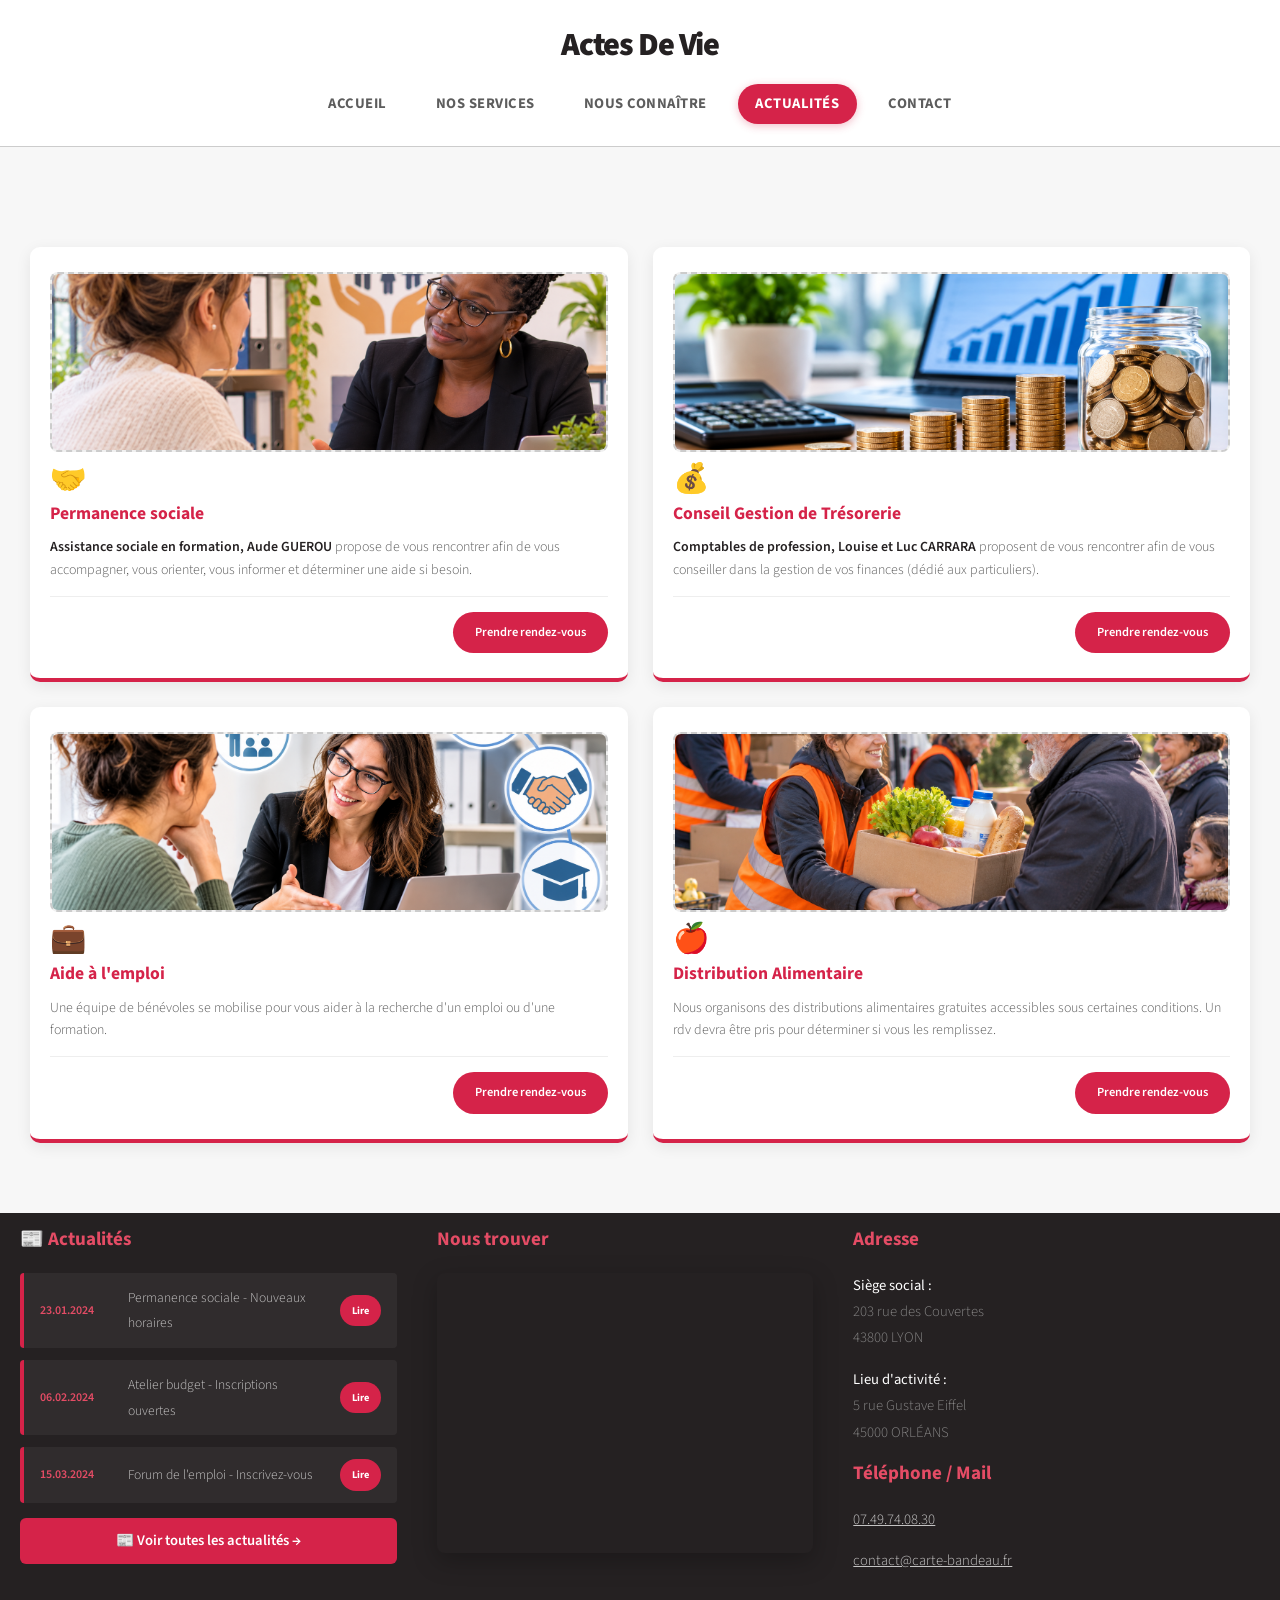
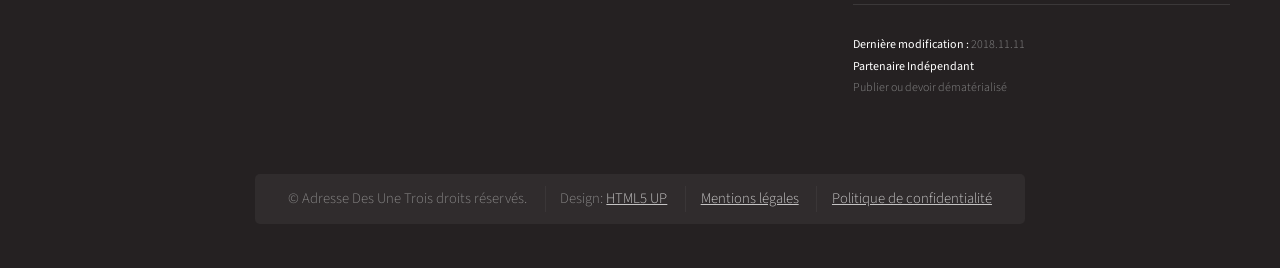
==== commit 72855a02: "Update actualites.html" ====
--- a/html5up-dopetrope/actualites.html
+++ b/html5up-dopetrope/actualites.html
@@ -1,291 +1,773 @@
 <!DOCTYPE HTML>
 <!--
-	Dopetrope by HTML5 UP
-	html5up.net | @ajlkn
-	Free for personal and commercial use under the CCA 3.0 license (html5up.net/license)
+    Dopetrope by HTML5 UP | html5up.net | @ajlkn
+    Free for personal and commercial use under the CCA 3.0 license (html5up.net/license)
+    Adapté pour Actes De Vie
 -->
 <html>
-	<head>
-		<title>Dopetrope by HTML5 UP</title>
-		<meta charset="utf-8" />
-		<meta name="viewport" content="width=device-width, initial-scale=1, user-scalable=no" />
-		<link rel="stylesheet" href="assets/css/main.css" />
-	</head>
-	<body class="right-sidebar is-preload">
-		<div id="page-wrapper">
-
-			<!-- Header -->
-				<section id="header">
-
-					<!-- Logo -->
-						<h1><a href="index.html">Dopetrope</a></h1>
-
-					<!-- Nav -->
-						<nav id="nav">
-							<ul>
-								<li><a href="index.html">Home</a></li>
-								<li>
-									<a href="#">Dropdown</a>
-									<ul>
-										<li><a href="#">Lorem ipsum dolor</a></li>
-										<li><a href="#">Magna phasellus</a></li>
-										<li><a href="#">Etiam dolore nisl</a></li>
-										<li>
-											<a href="#">Phasellus consequat</a>
-											<ul>
-												<li><a href="#">Magna phasellus</a></li>
-												<li><a href="#">Etiam dolore nisl</a></li>
-												<li><a href="#">Veroeros feugiat</a></li>
-												<li><a href="#">Nisl sed aliquam</a></li>
-												<li><a href="#">Dolore adipiscing</a></li>
-											</ul>
-										</li>
-										<li><a href="#">Veroeros feugiat</a></li>
-									</ul>
-								</li>
-								<li><a href="left-sidebar.html">Left Sidebar</a></li>
-								<li class="current"><a href="right-sidebar.html">Right Sidebar</a></li>
-								<li><a href="no-sidebar.html">No Sidebar</a></li>
-							</ul>
-						</nav>
-
-				</section>
-
-			<!-- Main -->
-				<section id="main">
-					<div class="container">
-						<div class="row">
-							<div class="col-8 col-12-medium">
-
-								<!-- Content -->
-									<article class="box post">
-										<a href="#" class="image featured"><img src="images/pic01.jpg" alt="" /></a>
-										<header>
-											<h2>Right sidebar</h2>
-											<p>Lorem ipsum dolor sit amet feugiat</p>
-										</header>
-										<p>
-											Vestibulum scelerisque ultricies libero id hendrerit. Vivamus malesuada quam faucibus ante dignissim auctor
-											hendrerit libero placerat. Nulla facilisi. Proin aliquam felis non arcu molestie at accumsan turpis commodo.
-											Proin elementum, nibh non egestas sodales, augue quam aliquet est, id egestas diam justo adipiscing ante.
-											Pellentesque tempus nulla non urna eleifend ut ultrices nisi faucibus.
-										</p>
-										<p>
-											Praesent a dolor leo. Duis in felis in tortor lobortis volutpat et pretium tellus. Vestibulum ac ante nisl,
-											a elementum odio. Duis semper risus et lectus commodo fringilla. Maecenas sagittis convallis justo vel mattis.
-											placerat, nunc diam iaculis massa, et aliquet nibh leo non nisl vitae porta lobortis, enim neque fringilla nunc,
-											eget faucibus lacus sem quis nunc suspendisse nec lectus sit amet augue rutrum vulputate ut ut mi. Aenean
-											elementum, mi sit amet porttitor lorem ipsum dolor sit amet, consectetur adipiscing elit. Lorem ipsum dolor
-											sit amet nullam consequat feugiat dolore tempus.
-										</p>
-										<section>
-											<header>
-												<h3>Something else</h3>
-											</header>
-											<p>
-												Elementum odio duis semper risus et lectus commodo fringilla. Maecenas sagittis convallis justo vel mattis.
-												placerat, nunc diam iaculis massa, et aliquet nibh leo non nisl vitae porta lobortis, enim neque fringilla nunc,
-												eget faucibus lacus sem quis nunc suspendisse nec lectus sit amet augue rutrum vulputate ut ut mi. Aenean
-												elementum, mi sit amet porttitor lorem ipsum dolor sit amet, consectetur adipiscing elit. Lorem ipsum dolor
-												sit amet nullam consequat feugiat dolore tempus.
-											</p>
-											<p>
-												Nunc diam iaculis massa, et aliquet nibh leo non nisl vitae porta lobortis, enim neque fringilla nunc,
-												eget faucibus lacus sem quis nunc suspendisse nec lectus sit amet augue rutrum vulputate ut ut mi. Aenean
-												elementum, mi sit amet porttitor lorem ipsum dolor sit amet, consectetur adipiscing elit. Lorem ipsum dolor
-												sit amet nullam consequat feugiat dolore tempus.
-											</p>
-										</section>
-										<section>
-											<header>
-												<h3>So in conclusion ...</h3>
-											</header>
-											<p>
-												Nunc diam iaculis massa, et aliquet nibh leo non nisl vitae porta lobortis, enim neque fringilla nunc,
-												eget faucibus lacus sem quis nunc suspendisse nec lectus sit amet augue rutrum vulputate ut ut mi. Aenean
-												elementum, mi sit amet porttitor lorem ipsum dolor sit amet, consectetur adipiscing elit. Lorem ipsum dolor
-												sit amet nullam consequat feugiat dolore tempus. Elementum odio duis semper risus et lectus commodo fringilla.
-												Maecenas sagittis convallis justo vel mattis.
-											</p>
-										</section>
-									</article>
-
-							</div>
-							<div class="col-4 col-12-medium">
-
-								<!-- Sidebar -->
-									<section class="box">
-										<a href="#" class="image featured"><img src="images/pic09.jpg" alt="" /></a>
-										<header>
-											<h3>Sed etiam lorem nulla</h3>
-										</header>
-										<p>Lorem ipsum dolor sit amet sit veroeros sed amet blandit consequat veroeros lorem blandit  adipiscing et feugiat phasellus tempus dolore ipsum lorem dolore.</p>
-										<footer>
-											<a href="#" class="button alt">Magna sed taciti</a>
-										</footer>
-									</section>
-									<section class="box">
-										<header>
-											<h3>Feugiat consequat</h3>
-										</header>
-										<p>Veroeros sed amet blandit consequat veroeros lorem blandit adipiscing et feugiat sed lorem consequat feugiat lorem dolore.</p>
-										<ul class="divided">
-											<li><a href="#">Sed et blandit consequat sed</a></li>
-											<li><a href="#">Hendrerit tortor vitae sapien dolore</a></li>
-											<li><a href="#">Sapien id suscipit magna sed felis</a></li>
-											<li><a href="#">Aptent taciti sociosqu ad litora</a></li>
-										</ul>
-										<footer>
-											<a href="#" class="button alt">Ipsum consequat</a>
-										</footer>
-									</section>
-
-							</div>
-						</div>
-					</div>
-				</section>
-
-			<!-- Footer -->
-				<section id="footer">
-					<div class="container">
-						<div class="row">
-							<div class="col-8 col-12-medium">
-								<section>
-									<header>
-										<h2>Blandit nisl adipiscing</h2>
-									</header>
-									<ul class="dates">
-										<li>
-											<span class="date">Jan <strong>27</strong></span>
-											<h3><a href="#">Lorem dolor sit amet veroeros</a></h3>
-											<p>Ipsum dolor sit amet veroeros consequat blandit ipsum phasellus lorem consequat etiam.</p>
-										</li>
-										<li>
-											<span class="date">Jan <strong>23</strong></span>
-											<h3><a href="#">Ipsum sed blandit nisl consequat</a></h3>
-											<p>Blandit phasellus lorem ipsum dolor tempor sapien tortor hendrerit adipiscing feugiat lorem.</p>
-										</li>
-										<li>
-											<span class="date">Jan <strong>15</strong></span>
-											<h3><a href="#">Magna tempus lorem feugiat</a></h3>
-											<p>Dolore consequat sed phasellus lorem sed etiam nullam dolor etiam sed amet sit consequat.</p>
-										</li>
-										<li>
-											<span class="date">Jan <strong>12</strong></span>
-											<h3><a href="#">Dolore tempus ipsum feugiat nulla</a></h3>
-											<p>Feugiat lorem dolor sed nullam tempus lorem ipsum dolor sit amet nullam consequat.</p>
-										</li>
-										<li>
-											<span class="date">Jan <strong>10</strong></span>
-											<h3><a href="#">Blandit tempus aliquam?</a></h3>
-											<p>Feugiat sed tempus blandit tempus adipiscing nisl lorem ipsum dolor sit amet dolore.</p>
-										</li>
-									</ul>
-								</section>
-							</div>
-							<div class="col-4 col-12-medium">
-								<section>
-									<header>
-										<h2>What's this all about?</h2>
-									</header>
-									<a href="#" class="image featured"><img src="images/pic10.jpg" alt="" /></a>
-									<p>
-										This is <strong>Dopetrope</strong> a free, fully responsive HTML5 site template by
-										<a href="http://twitter.com/ajlkn">AJ</a> for <a href="http://html5up.net/">HTML5 UP</a> It's released for free under
-										the <a href="http://html5up.net/license/">Creative Commons Attribution</a> license so feel free to use it for any personal or commercial project &ndash; just don't forget to credit us!
-									</p>
-									<footer>
-										<ul class="actions">
-											<li><a href="#" class="button">Find out more</a></li>
-										</ul>
-									</footer>
-								</section>
-							</div>
-							<div class="col-4 col-6-medium col-12-small">
-								<section>
-									<header>
-										<h2>Tempus consequat</h2>
-									</header>
-									<ul class="divided">
-										<li><a href="#">Lorem ipsum dolor sit amet sit veroeros</a></li>
-										<li><a href="#">Sed et blandit consequat sed tlorem blandit</a></li>
-										<li><a href="#">Adipiscing feugiat phasellus sed tempus</a></li>
-										<li><a href="#">Hendrerit tortor vitae mattis tempor sapien</a></li>
-										<li><a href="#">Sem feugiat sapien id suscipit magna felis nec</a></li>
-										<li><a href="#">Elit class aptent taciti sociosqu ad litora</a></li>
-									</ul>
-								</section>
-							</div>
-							<div class="col-4 col-6-medium col-12-small">
-								<section>
-									<header>
-										<h2>Ipsum et phasellus</h2>
-									</header>
-									<ul class="divided">
-										<li><a href="#">Lorem ipsum dolor sit amet sit veroeros</a></li>
-										<li><a href="#">Sed et blandit consequat sed tlorem blandit</a></li>
-										<li><a href="#">Adipiscing feugiat phasellus sed tempus</a></li>
-										<li><a href="#">Hendrerit tortor vitae mattis tempor sapien</a></li>
-										<li><a href="#">Sem feugiat sapien id suscipit magna felis nec</a></li>
-										<li><a href="#">Elit class aptent taciti sociosqu ad litora</a></li>
-									</ul>
-								</section>
-							</div>
-							<div class="col-4 col-12-medium">
-								<section>
-									<header>
-										<h2>Vitae tempor lorem</h2>
-									</header>
-									<ul class="social">
-										<li><a class="icon brands fa-facebook-f" href="#"><span class="label">Facebook</span></a></li>
-										<li><a class="icon brands fa-twitter" href="#"><span class="label">Twitter</span></a></li>
-										<li><a class="icon brands fa-dribbble" href="#"><span class="label">Dribbble</span></a></li>
-										<li><a class="icon brands fa-tumblr" href="#"><span class="label">Tumblr</span></a></li>
-										<li><a class="icon brands fa-linkedin-in" href="#"><span class="label">LinkedIn</span></a></li>
-									</ul>
-									<ul class="contact">
-										<li>
-											<h3>Address</h3>
-											<p>
-												Untitled Incorporated<br />
-												1234 Somewhere Road Suite<br />
-												Nashville, TN 00000-0000
-											</p>
-										</li>
-										<li>
-											<h3>Mail</h3>
-											<p><a href="#">someone@untitled.tld</a></p>
-										</li>
-										<li>
-											<h3>Phone</h3>
-											<p>(800) 000-0000</p>
-										</li>
-									</ul>
-								</section>
-							</div>
-							<div class="col-12">
-
-								<!-- Copyright -->
-									<div id="copyright">
-										<ul class="links">
-											<li>&copy; Untitled. All rights reserved.</li><li>Design: <a href="http://html5up.net">HTML5 UP</a></li>
-										</ul>
-									</div>
-
-							</div>
-						</div>
-					</div>
-				</section>
-
-		</div>
-
-		<!-- Scripts -->
-			<script src="assets/js/jquery.min.js"></script>
-			<script src="assets/js/jquery.dropotron.min.js"></script>
-			<script src="assets/js/browser.min.js"></script>
-			<script src="assets/js/breakpoints.min.js"></script>
-			<script src="assets/js/util.js"></script>
-			<script src="assets/js/main.js"></script>
-
-	</body>
+<head>
+    <meta charset="utf-8" />
+    <meta name="viewport" content="width=device-width, initial-scale=1, user-scalable=no" />
+    <meta name="description" content="Actes De Vie - Services d'accompagnement, actualités et ressources pour faciliter vos démarches du quotidien" />
+    <meta name="keywords" content="Actes De Vie, services, accompagnement, actualités, contact" />
+    <link rel="stylesheet" href="assets/css/main.css" />
+    <style>
+        /* ===== STYLES PERSONNALISÉS ===== */
+        
+        /* Couleur principale */
+        :root {
+            --primary: #d52349;
+            --primary-dark: #b01a3a;
+            --primary-light: #e44c65;
+        }
+
+        /* ===== HEADER & LOGO ===== */
+        #header {
+            padding: 2em 0 1.5em 0;
+            position: relative;
+        }
+        #header #logo h1 {
+            font-size: 2.2em;
+            margin: 0;
+        }
+        #header #logo h1 a {
+            color: #252122;
+            text-decoration: none;
+        }
+
+        /* ===== NAVIGATION DESKTOP ===== */
+        #nav {
+            margin: 1.5em 0 0 0;
+        }
+        #nav > ul {
+            margin: 0;
+            padding: 0;
+            list-style: none;
+            display: flex;
+            justify-content: center;
+            flex-wrap: wrap;
+            gap: 5px;
+        }
+        #nav > ul > li {
+            display: inline-block;
+            margin: 0 0.3em;
+            padding: 0;
+        }
+        #nav > ul > li > a {
+            font-family: 'Source Sans Pro', sans-serif;
+            font-weight: 700;
+            font-size: 1em;
+            text-transform: uppercase;
+            letter-spacing: 0.5px;
+            border-radius: 30px;
+            color: #5d5d5d;
+            text-decoration: none;
+            padding: 0.5em 1.2em;
+            transition: all 0.25s ease-in-out;
+            display: inline-block;
+        }
+        #nav > ul > li:hover > a,
+        #nav > ul > li.active > a {
+            background: var(--primary);
+            color: #fff !important;
+        }
+        #nav > ul > li.current > a {
+            background: var(--primary);
+            color: #fff !important;
+            font-weight: 700;
+            box-shadow: 0 2px 8px rgba(213, 35, 73, 0.3);
+        }
+
+        /* ===== MENU HAMBURGER POUR MOBILE ===== */
+        #nav-toggle {
+            display: none;
+            background: var(--primary);
+            color: #fff;
+            border: none;
+            border-radius: 5px;
+            padding: 10px 18px;
+            font-size: 1.2em;
+            cursor: pointer;
+            margin: 10px auto 0;
+            transition: all 0.3s ease;
+        }
+        #nav-toggle:hover {
+            background: var(--primary-dark);
+        }
+        #nav-toggle .icon {
+            margin-right: 8px;
+        }
+
+        /* ===== NAVIGATION MOBILE ===== */
+        @media screen and (max-width: 736px) {
+            #header {
+                padding: 1.2em 0 1em 0;
+            }
+            #header #logo h1 {
+                font-size: 1.6em;
+            }
+
+            #nav-toggle {
+                display: inline-block;
+            }
+
+            #nav {
+                display: none;
+                margin: 1em 0 0 0;
+                width: 100%;
+            }
+            #nav.open {
+                display: block;
+            }
+            #nav > ul {
+                flex-direction: column;
+                align-items: center;
+                gap: 6px;
+                width: 100%;
+            }
+            #nav > ul > li {
+                display: block;
+                width: 100%;
+                margin: 0;
+                text-align: center;
+            }
+            #nav > ul > li > a {
+                display: block;
+                width: 100%;
+                padding: 10px 15px;
+                font-size: 0.95em;
+                border-radius: 8px;
+                background: rgba(255, 255, 255, 0.05);
+                border: 1px solid rgba(0, 0, 0, 0.05);
+            }
+            #nav > ul > li > a:hover,
+            #nav > ul > li.current > a {
+                background: var(--primary);
+                color: #fff !important;
+            }
+        }
+
+        @media screen and (max-width: 480px) {
+            #header #logo h1 {
+                font-size: 1.3em;
+            }
+            #nav > ul > li > a {
+                font-size: 0.85em;
+                padding: 8px 12px;
+            }
+        }
+
+        /* ===== SECTION NOS SERVICES ===== */
+        #services {
+            padding: 40px 0;
+        }
+
+        .service-grid {
+            display: grid;
+            grid-template-columns: 1fr 1fr;
+            gap: 25px;
+            margin-top: 30px;
+        }
+
+        .service-card {
+            background: #ffffff;
+            border-radius: 10px;
+            padding: 25px 20px;
+            box-shadow: 0 4px 15px rgba(0, 0, 0, 0.08);
+            border-bottom: 4px solid var(--primary);
+            transition: all 0.3s ease;
+            display: flex;
+            flex-direction: column;
+        }
+
+        .service-card:hover {
+            transform: translateY(-5px);
+            box-shadow: 0 8px 30px rgba(0, 0, 0, 0.12);
+        }
+
+        /* ===== ESPACE POUR LES PHOTOS ===== */
+        .service-card .service-image {
+            width: 100%;
+            height: 180px;
+            background: #f0f0f0;
+            border-radius: 8px;
+            margin-bottom: 15px;
+            overflow: hidden;
+            display: flex;
+            align-items: center;
+            justify-content: center;
+            border: 2px dashed #ccc;
+            transition: all 0.3s ease;
+        }
+
+        .service-card .service-image img {
+            width: 100%;
+            height: 100%;
+            object-fit: cover;
+            display: block;
+        }
+
+        .service-card .service-image .placeholder-text {
+            color: #999;
+            font-size: 0.85rem;
+            text-align: center;
+            padding: 10px;
+        }
+
+        .service-card .service-image .placeholder-text i {
+            display: block;
+            font-size: 2.5em;
+            margin-bottom: 5px;
+            color: #bbb;
+        }
+
+        .service-card:hover .service-image {
+            border-color: var(--primary);
+        }
+
+        .service-card .service-icon {
+            font-size: 2em;
+            margin-bottom: 8px;
+        }
+
+        .service-card h3 {
+            color: var(--primary);
+            font-size: 1.2em;
+            margin-bottom: 10px;
+            font-weight: 700;
+        }
+
+        .service-card .service-desc {
+            color: #5d5d5d;
+            line-height: 1.6;
+            flex: 1;
+            margin-bottom: 15px;
+            font-size: 0.95em;
+        }
+
+        .service-card .service-desc strong {
+            color: #252122;
+            font-weight: 600;
+        }
+
+        .service-card .service-footer {
+            display: flex;
+            justify-content: flex-end;
+            align-items: center;
+            margin-top: auto;
+            padding-top: 15px;
+            border-top: 1px solid #eee;
+        }
+
+        .service-card .btn-rdv {
+            background: var(--primary);
+            color: #fff !important;
+            padding: 8px 22px;
+            border-radius: 30px;
+            font-size: 0.85em;
+            font-weight: 600;
+            text-decoration: none;
+            transition: all 0.3s ease;
+            display: inline-block;
+        }
+
+        .service-card .btn-rdv:hover {
+            background: var(--primary-dark);
+            transform: scale(1.02);
+        }
+
+        /* ===== RESPONSIVE ===== */
+        @media screen and (max-width: 980px) {
+            .service-grid {
+                gap: 20px;
+            }
+            .service-card {
+                padding: 20px 18px;
+            }
+            .service-card .service-image {
+                height: 160px;
+            }
+            #services .major h2 {
+                font-size: 1.6em;
+            }
+        }
+
+        @media screen and (max-width: 736px) {
+            #services {
+                padding: 20px 0;
+            }
+            #services .major {
+                margin: 0 0 1.5em 0;
+            }
+            #services .major h2 {
+                font-size: 1.4em;
+                padding: 0 0.5em;
+                top: -0.5em;
+            }
+            .service-grid {
+                grid-template-columns: 1fr;
+                gap: 20px;
+                margin-top: 15px;
+            }
+            .service-card {
+                padding: 18px 15px;
+                border-radius: 8px;
+            }
+            .service-card .service-image {
+                height: 180px;
+                border-radius: 6px;
+                margin-bottom: 12px;
+            }
+            .service-card .service-icon {
+                font-size: 1.8em;
+                margin-bottom: 5px;
+            }
+            .service-card h3 {
+                font-size: 1.1em;
+                margin-bottom: 8px;
+            }
+            .service-card .service-desc {
+                font-size: 0.9em;
+                line-height: 1.5;
+                margin-bottom: 12px;
+            }
+            .service-card .service-footer {
+                padding-top: 12px;
+            }
+            .service-card .btn-rdv {
+                padding: 8px 20px;
+                font-size: 0.8em;
+                width: 100%;
+                text-align: center;
+            }
+            .button.large {
+                font-size: 1em !important;
+                padding: 0.6em 1.5em !important;
+                width: 100%;
+                text-align: center;
+            }
+        }
+
+        @media screen and (max-width: 480px) {
+            #services .major h2 {
+                font-size: 1.2em;
+            }
+            .service-card .service-image {
+                height: 150px;
+            }
+            .service-card {
+                padding: 15px 12px;
+            }
+            .service-card h3 {
+                font-size: 1em;
+            }
+            .service-card .service-desc {
+                font-size: 0.85em;
+            }
+            .service-card .btn-rdv {
+                font-size: 0.75em;
+                padding: 6px 16px;
+            }
+        }
+
+        /* ===== FOOTER ===== */
+        .footer-news-item {
+            background: rgba(255, 255, 255, 0.05);
+            border-left: 4px solid var(--primary);
+            padding: 12px 16px;
+            margin-bottom: 12px;
+            border-radius: 4px;
+            display: flex;
+            justify-content: space-between;
+            align-items: center;
+            transition: all 0.3s ease;
+            flex-wrap: wrap;
+            gap: 8px;
+        }
+        .footer-news-item:hover {
+            background: rgba(255, 255, 255, 0.1);
+            transform: translateX(5px);
+        }
+        .footer-news-item .news-date {
+            font-size: 0.75rem;
+            color: var(--primary-light);
+            font-weight: 600;
+            white-space: nowrap;
+            min-width: 70px;
+        }
+        .footer-news-item .news-title {
+            flex: 1;
+            color: #c5c4c4;
+            font-size: 0.85rem;
+            padding: 0 10px;
+            min-width: 100px;
+        }
+        .footer-news-item .button.small {
+            font-size: 0.65rem;
+            padding: 3px 12px;
+            background: var(--primary);
+            color: #fff !important;
+            border: none;
+            border-radius: 20px;
+            text-decoration: none;
+            white-space: nowrap;
+        }
+        .footer-news-item .button.small:hover {
+            background: var(--primary-dark);
+        }
+
+        .btn-all-news {
+            background: var(--primary);
+            color: white !important;
+            width: 100%;
+            text-align: center;
+            display: block;
+            padding: 10px;
+            border-radius: 6px;
+            font-weight: 600;
+            transition: all 0.3s ease;
+            margin-top: 15px;
+            text-decoration: none;
+        }
+        .btn-all-news:hover {
+            background: var(--primary-dark);
+            transform: translateY(-2px);
+            box-shadow: 0 4px 12px rgba(213, 35, 73, 0.3);
+        }
+
+        #footer {
+            padding: 3em 0;
+        }
+        #footer h2 {
+            color: var(--primary-light) !important;
+            font-size: 1.3em;
+        }
+        #footer a {
+            color: #c5c4c4;
+        }
+        #footer a:hover {
+            color: #fff;
+        }
+        #footer .col-4 {
+            padding: 0 20px;
+        }
+
+        .footer-map iframe {
+            width: 100%;
+            height: 280px;
+            border: 0;
+            border-radius: 8px;
+        }
+
+        @media screen and (max-width: 980px) {
+            #footer {
+                padding: 2.5em 0;
+            }
+            #footer .col-4 {
+                padding: 0 15px;
+            }
+            .footer-map iframe {
+                height: 220px;
+            }
+        }
+
+        @media screen and (max-width: 736px) {
+            #footer {
+                padding: 2em 0;
+            }
+            #footer .col-4 {
+                padding: 0 0 20px 0;
+                width: 100% !important;
+                flex: 0 0 100% !important;
+                max-width: 100% !important;
+            }
+            #footer h2 {
+                font-size: 1.1em;
+                margin-bottom: 15px;
+            }
+            #footer p {
+                font-size: 0.9em;
+            }
+            .footer-map iframe {
+                height: 180px;
+            }
+            .footer-news-item {
+                padding: 10px 12px;
+            }
+            .footer-news-item .news-date {
+                font-size: 0.65rem;
+                min-width: 60px;
+            }
+            .footer-news-item .news-title {
+                font-size: 0.75rem;
+                padding: 0 5px;
+            }
+            .footer-news-item .button.small {
+                font-size: 0.6rem;
+                padding: 2px 10px;
+            }
+            .btn-all-news {
+                font-size: 0.9em;
+                padding: 8px;
+            }
+            #copyright ul.links li {
+                display: block;
+                padding: 3px 0;
+                border-left: 0;
+                margin: 0;
+                font-size: 0.8em;
+            }
+        }
+
+        @media screen and (max-width: 480px) {
+            #footer h2 {
+                font-size: 1em;
+            }
+            #footer p {
+                font-size: 0.8em;
+            }
+            .footer-map iframe {
+                height: 150px;
+            }
+            .footer-news-item .news-date {
+                min-width: 50px;
+                font-size: 0.6rem;
+            }
+            .footer-news-item .news-title {
+                font-size: 0.7rem;
+            }
+        }
+    </style>
+</head>
+
+<body class="homepage is-preload">
+    <div id="page-wrapper">
+
+        <!-- ===== HEADER ===== -->
+        <section id="header">
+            <div id="logo">
+                <h1><a href="index.html">Actes De Vie</a></h1>
+            </div>
+
+            <!-- Bouton Hamburger pour mobile -->
+            <button id="nav-toggle" onclick="toggleNav()">
+                <span class="icon">☰</span> Menu
+            </button>
+
+            <nav id="nav">
+                <ul>
+                    <li><a href="index.html">Accueil</a></li>
+                    <li><a href="nosservices.html">Nos Services</a></li>
+                    <li><a href="nousconnaitre.html">Nous connaître</a></li>
+                    <li class="current"><a href="actualites.html">Actualités</a></li>
+                    <li><a href="contact.html">Contact</a></li>
+                </ul>
+            </nav>
+        </section>
+
+        <!-- ===== MAIN ===== -->
+        <section id="main">
+            <section id="services" class="container">
+
+                <!-- Grille des services -->
+                <div class="service-grid">
+
+                    <!-- Service 1 : Permanence sociale - Aude GUEROU -->
+                    <div class="service-card">
+                        <div class="service-image">
+                            <img src="images services/permanence-sociale.png" alt="Permanence sociale - Aude GUEROU">
+                            <!-- 
+                                Pour ajouter une photo, remplacez le chemin ci-dessus par :
+                                <img src="votre-image.jpg" alt="Description">
+                                
+                                Ou utilisez le placeholder ci-dessous si pas d'image :
+                                <div class="placeholder-text">
+                                    <i>🖼️</i>
+                                    Photo à venir
+                                </div>
+                            -->
+                        </div>
+                        <div class="service-icon">🤝</div>
+                        <h3>Permanence sociale</h3>
+                        <div class="service-desc">
+                            <strong>Assistance sociale en formation, Aude GUEROU</strong> propose de vous rencontrer afin de vous accompagner, vous orienter, vous informer et déterminer une aide si besoin.
+                        </div>
+                        <div class="service-footer">
+                            <a href="contact.html" class="btn-rdv">Prendre rendez-vous</a>
+                        </div>
+                    </div>
+
+                    <!-- Service 2 : Conseil Gestion de Trésorerie - Louise et Luc CARRARA -->
+                    <div class="service-card">
+                        <div class="service-image">
+                            <img src="images services/conseil-tresorerie.png" alt="Conseil Gestion de Trésorerie - Louise et Luc CARRARA">
+                        </div>
+                        <div class="service-icon">💰</div>
+                        <h3>Conseil Gestion de Trésorerie</h3>
+                        <div class="service-desc">
+                            <strong>Comptables de profession, Louise et Luc CARRARA</strong> proposent de vous rencontrer afin de vous conseiller dans la gestion de vos finances (dédié aux particuliers).
+                        </div>
+                        <div class="service-footer">
+                            <a href="contact.html" class="btn-rdv">Prendre rendez-vous</a>
+                        </div>
+                    </div>
+
+                    <!-- Service 3 : Aide à l'emploi -->
+                    <div class="service-card">
+                        <div class="service-image">
+                            <img src="images services/aide-emploi.png" alt="Aide à l'emploi">
+                        </div>
+                        <div class="service-icon">💼</div>
+                        <h3>Aide à l'emploi</h3>
+                        <div class="service-desc">
+                            Une équipe de bénévoles se mobilise pour vous aider à la recherche d'un emploi ou d'une formation.
+                        </div>
+                        <div class="service-footer">
+                            <a href="contact.html" class="btn-rdv">Prendre rendez-vous</a>
+                        </div>
+                    </div>
+
+                    <!-- Service 4 : Distribution Alimentaire -->
+                    <div class="service-card">
+                        <div class="service-image">
+                            <img src="images services/distribution-alimentaire.png" alt="Distribution Alimentaire">
+                        </div>
+                        <div class="service-icon">🍎</div>
+                        <h3>Distribution Alimentaire</h3>
+                        <div class="service-desc">
+                            Nous organisons des distributions alimentaires gratuites accessibles sous certaines conditions. Un rdv devra être pris pour déterminer si vous les remplissez.
+                        </div>
+                        <div class="service-footer">
+                            <a href="contact.html" class="btn-rdv">Prendre rendez-vous</a>
+                        </div>
+                    </div>
+
+                </div>
+
+            </section>
+        </section>
+
+        <!-- ===== FOOTER ===== -->
+        <section id="footer">
+            <div class="container">
+
+                <div class="row">
+
+                    <!-- Colonne Actualités -->
+                    <div class="col-4 col-12-medium">
+                        <section>
+                            <h2>📰 Actualités</h2>
+
+                            <div class="footer-news-item">
+                                <span class="news-date">23.01.2024</span>
+                                <span class="news-title">Permanence sociale - Nouveaux horaires</span>
+                                <a href="actualites.html" class="button small">Lire</a>
+                            </div>
+
+                            <div class="footer-news-item">
+                                <span class="news-date">06.02.2024</span>
+                                <span class="news-title">Atelier budget - Inscriptions ouvertes</span>
+                                <a href="actualites.html" class="button small">Lire</a>
+                            </div>
+
+                            <div class="footer-news-item">
+                                <span class="news-date">15.03.2024</span>
+                                <span class="news-title">Forum de l'emploi - Inscrivez-vous</span>
+                                <a href="actualites.html" class="button small">Lire</a>
+                            </div>
+
+                            <a href="actualites.html" class="btn-all-news">
+                                📰 Voir toutes les actualités →
+                            </a>
+                        </section>
+                    </div>
+
+                    <!-- Colonne Carte -->
+                    <div class="col-4 col-12-medium">
+                        <section>
+                            <h2>Nous trouver</h2>
+                            <div class="footer-map">
+                                <iframe
+                                    src="https://maps.google.com/maps?q=Orleans&t=&z=13&ie=UTF8&iwloc=&output=embed"
+                                    allowfullscreen=""
+                                    loading="lazy">
+                                </iframe>
+                            </div>
+                        </section>
+                    </div>
+
+                    <!-- Colonne Infos -->
+                    <div class="col-4 col-12-medium">
+                        <section>
+                            <h2>Adresse</h2>
+                            <p>
+                                <strong>Siège social :</strong><br>
+                                203 rue des Couvertes<br>
+                                43800 LYON
+                            </p>
+                            <p>
+                                <strong>Lieu d'activité :</strong><br>
+                                5 rue Gustave Eiffel<br>
+                                45000 ORLÉANS
+                            </p>
+
+                            <h2>Téléphone / Mail</h2>
+                            <p>
+                                <a href="tel:0749740830">07.49.74.08.30</a>
+                            </p>
+                            <p>
+                                <a href="mailto:contact@carte-bandeau.fr">
+                                    contact@carte-bandeau.fr
+                                </a>
+                            </p>
+
+                            <hr style="border-color:rgba(255,255,255,0.1);">
+                            <p style="font-size:0.75rem; color:#888;">
+                                <strong>Dernière modification :</strong> 2018.11.11<br>
+                                <strong>Partenaire Indépendant</strong><br>
+                                Publier ou devoir dématérialisé
+                            </p>
+                        </section>
+                    </div>
+
+                </div>
+
+                <!-- Copyright -->
+                <div class="row" style="margin-top:30px;">
+                    <div class="col-12">
+                        <div id="copyright">
+                            <ul class="links">
+                                <li>&copy; Adresse Des Une Trois droits réservés.</li>
+                                <li>Design: <a href="http://html5up.net">HTML5 UP</a></li>
+                                <li><a href="#">Mentions légales</a></li>
+                                <li><a href="#">Politique de confidentialité</a></li>
+                            </ul>
+                        </div>
+                    </div>
+                </div>
+
+            </div>
+        </section>
+
+    </div>
+
+    <!-- ===== JAVASCRIPT POUR LE MENU HAMBURGER ===== -->
+    <script>
+        function toggleNav() {
+            var nav = document.getElementById('nav');
+            nav.classList.toggle('open');
+        }
+
+        // Fermer le menu quand on clique sur un lien (optionnel)
+        document.querySelectorAll('#nav a').forEach(function(link) {
+            link.addEventListener('click', function() {
+                var nav = document.getElementById('nav');
+                if (window.innerWidth <= 736) {
+                    nav.classList.remove('open');
+                }
+            });
+        });
+    </script>
+
+</body>
 </html>
